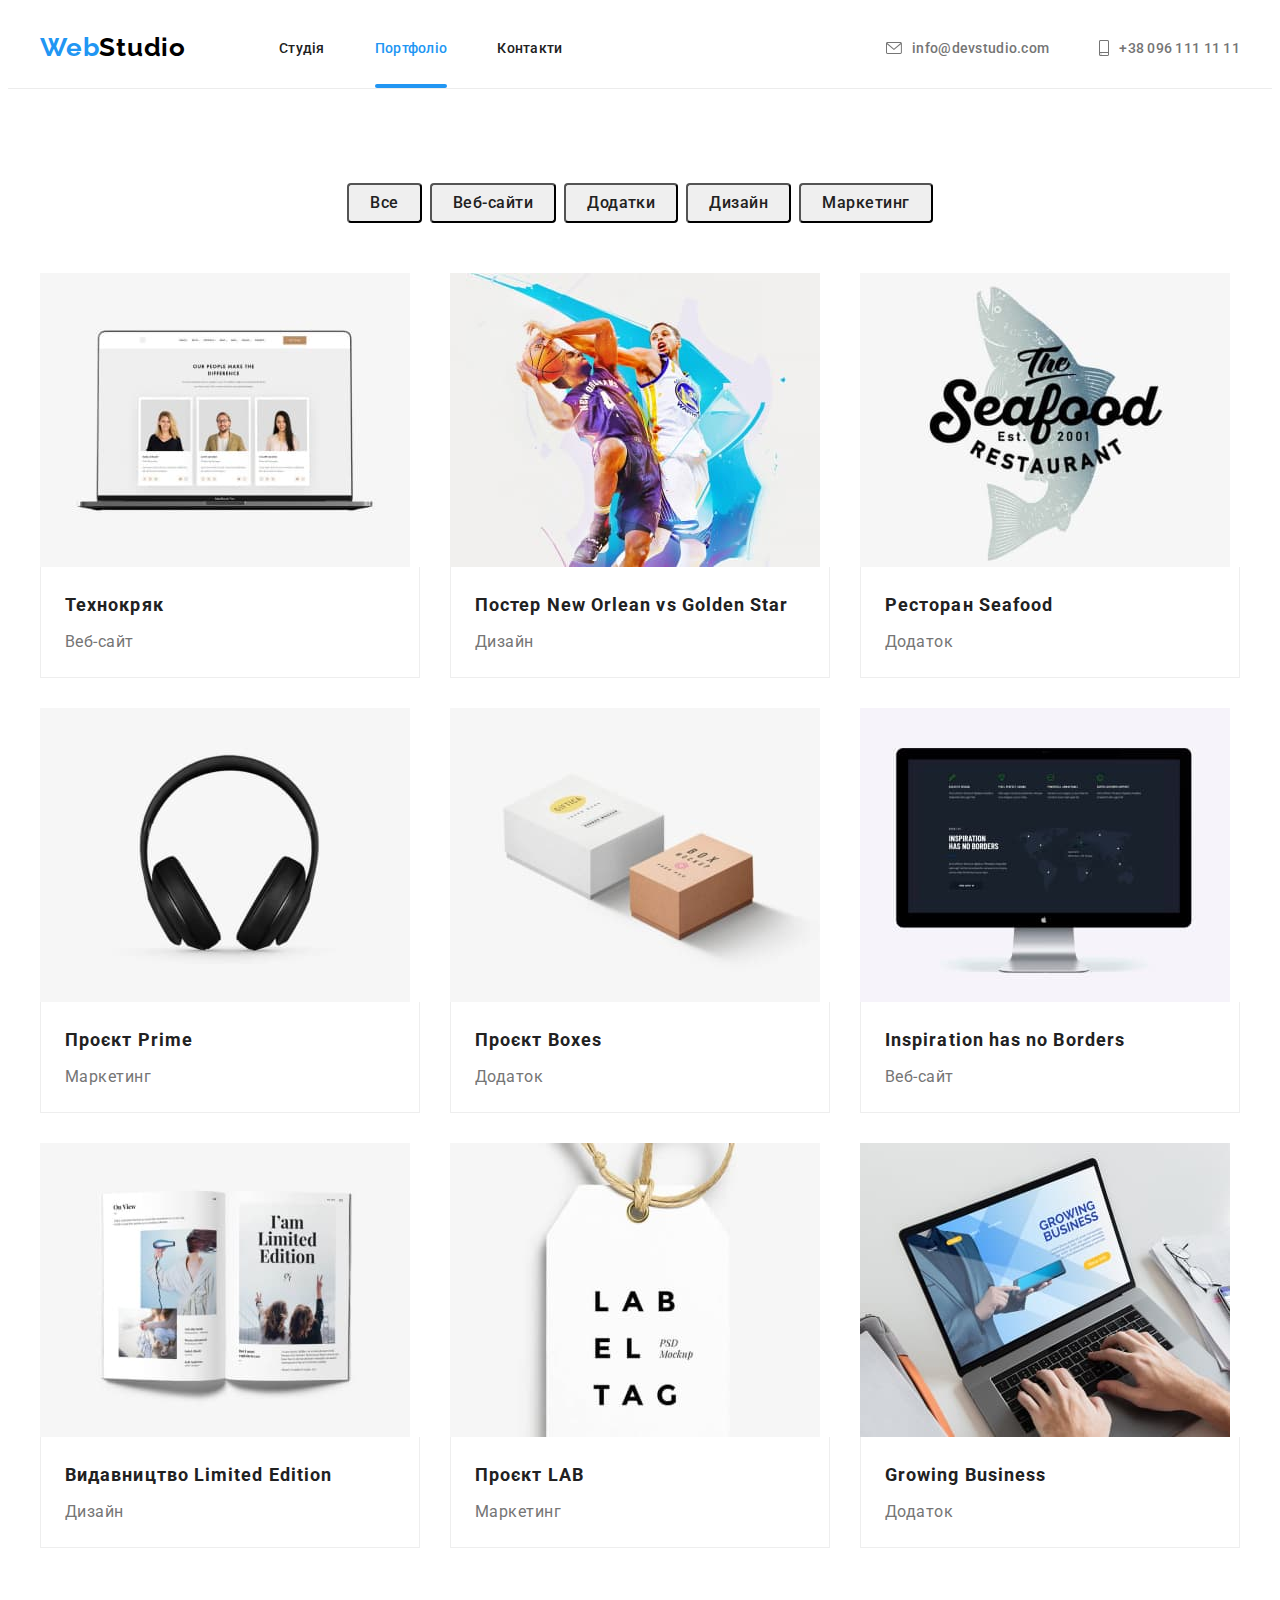
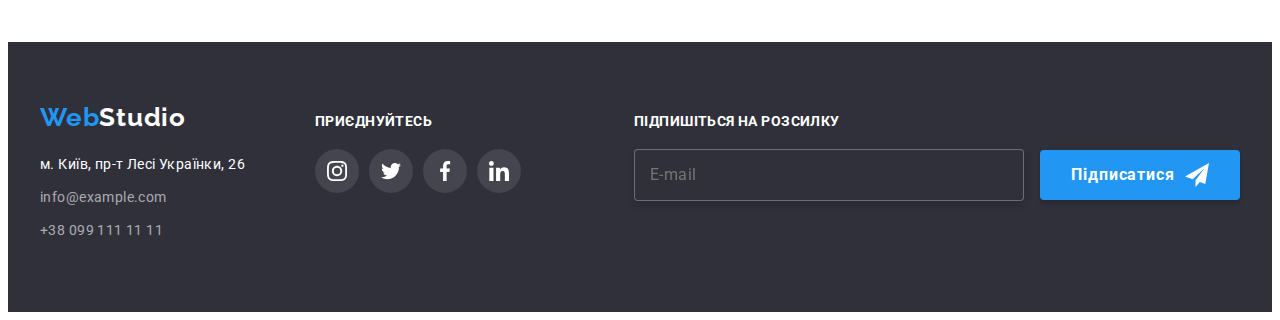
==== portfolio.html @ 45a43721 "Initial commit" ====
<!DOCTYPE html>
<html lang="uk">

<head>
	<meta charset="UTF-8">
	<meta http-equiv="X-UA-Compatible" content="IE=edge">
	<meta name="viewport" content="width=device-width, initial-scale=1.0">
	<title>Portfolio</title>
	<link rel="preconnect" href="https://fonts.googleapis.com">
	<link rel="preconnect" href="https://fonts.gstatic.com" crossorigin>
	<link href="https://fonts.googleapis.com/css2?family=Raleway:wght@700&family=Roboto:wght@400;500;700;900&display=swap"
		rel="stylesheet">
	<link rel="stylesheet" href="https://cdnjs.cloudflare.com/ajax/libs/modern-normalize/1.1.0/modern-normalize.min.css"
		integrity="sha512-wpPYUAdjBVSE4KJnH1VR1HeZfpl1ub8YT/NKx4PuQ5NmX2tKuGu6U/JRp5y+Y8XG2tV+wKQpNHVUX03MfMFn9Q=="
		crossorigin="anonymous" referrerpolicy="no-referrer" />
	<link rel="stylesheet" href="./css/main.css" />
	<link rel="stylesheet" href="./css/styles.css" />
</head>

<body>
	<!--шапка -->
	<header class="header">
		<div class="container header__container">
			<a class="link logo header__logo" href="/" lang="en"><span class="logo__part">Web</span>Studio</a>
			<nav class="nav">
				<ul class="list nav__list">
					<li class="nav__item"><a class="link nav__link" href="./index.html">Студія</a>
					</li>
					<li class="nav__item"><a class="link nav__link nav__link--current" href="./portfolio.html">Портфоліо</a></li>
					<li class="nav__item"><a class="link nav__link" href="">Контакти</a></li>
				</ul>
			</nav>
			<ul class="list header__addres">
				<li class="header__contact">
					<a class="link header__link" href="mailto:info@devstudio.com"><svg class="header__icon" width="16px"
							height="12px">
							<use href="./images/icons.svg#envelope"></use>
						</svg> info@devstudio.com</a>
				</li>
				<li class="header-contact">
					<a class="link header__link" href="tel:+380961111111"><svg class="header__icon" width="10px" height="16px">
							<use href="./images/icons.svg#smartphone"></use>
						</svg>+38 096 111 11 11</a>
				</li>
			</ul>
		</div>
	</header>
	<!-- examleps Примеры работ -->
	<section class="examples">
		<div class="container examples__container">
			<h1 class="visually-hidden">Приклади робіт</h1>
			<ul class="list filter">
				<li class="filter__item"><button class="filter__btn" type="button">Все</button></li>
				<li class="filter__item"><button class="filter__btn" type="button">Веб-сайти</button></li>
				<li class="filter__item"><button class="filter__btn" type="button">Додатки</button></li>
				<li class="filter__item"><button class="filter__btn" type="button">Дизайн</button></li>
				<li class="filter__item"><button class="filter__btn" type="button">Маркетинг</button></li>
			</ul>
			<ul class="list examples__list">
				<li class="examples__item card-set__item">
					<a class="link" href="">
						<div class="examples__wrap">
							<img class="examples__img" src="./images/portfolio/foto.jpg" alt="Портретные фото двух девушек и мужчины"
								width="370" height="294">
							<div class="overlay">
								<p class="overlay__text">Ресурс пропонує комплексні пропозиції з різним рівнем функціоналу та сервісів.
									Все це дозволить відвідувачу отримати
									вичерпні відомості про компанію чи приватну особу.</p>
							</div>
						</div>
						<div class="examples__name">
							<h2 class="examples__title">Технокряк </h2>
							<p class="examples__filter">Веб-сайт</p>
						</div>
					</a>
				</li>
				<li class="examples__item card-set__item">
					<a class="link" href="">
						<div class="examples__wrap">
							<img class="examples__img" src="./images/portfolio/basketball.jpg" alt="2 баскетболиста борятся за мяч"
								width="370" height="294">
							<div class="overlay">
								<p class="overlay__text">Ресурс пропонує комплексні пропозиції з різним рівнем функціоналу та сервісів.
									Все це дозволить відвідувачу отримати
									вичерпні відомості про компанію чи приватну особу.</p>
							</div>
						</div>
						<div class="examples__name">
							<h2 class="examples__title"> Постер <span lang="en">New Orlean vs Golden Star</span> </h2>
							<p class="examples__filter">Дизайн</p>
						</div>

					</a>
				</li>
				<li class="examples__item card-set__item">
					<a class="link" href="">
						<div class="examples__wrap">
							<img class="examples__img" src="./images/portfolio/restaurant.jpg" alt="Эмблема ресторана" width="370"
								height="294">
							<div class="overlay">
								<p class="overlay__text">Ресурс пропонує комплексні пропозиції з різним рівнем функціоналу та сервісів.
									Все це дозволить відвідувачу отримати
									вичерпні відомості про компанію чи приватну особу.</p>
							</div>
						</div>
						<div class="examples__name">
							<h2 class="examples__title">Ресторан <span lang="en">Seafood</span></h2>
							<p class="examples__filter">Додаток</p>
						</div>
					</a>
				</li>
				<li class="examples__item card-set__item">
					<a class="link" href="">
						<div class="examples__wrap">
							<img class="examples__img" src="./images/portfolio/headphones.jpg" alt="Наушники" width="370"
								height="294">
							<div class="overlay">
								<p class="overlay__text">Ресурс пропонує комплексні пропозиції з різним рівнем функціоналу та сервісів.
									Все це дозволить відвідувачу отримати
									вичерпні відомості про компанію чи приватну особу.</p>
							</div>
						</div>
						<div class="examples__name">
							<h2 class="examples__title">Проєкт <span lang="en">Prime</span></h2>
							<p class="examples__filter">Маркетинг</p>
						</div>
					</a>
				</li>
				<li class="examples__item card-set__item">
					<a class="link" href="">
						<div class="examples__wrap">
							<img class="examples__img" src="./images/portfolio/box.jpg" alt="Две коробки белого и коричневого цвета"
								width="370" height="294">
							<div class="overlay">
								<p class="overlay__text">Ресурс пропонує комплексні пропозиції з різним рівнем функціоналу та сервісів.
									Все це дозволить відвідувачу отримати
									вичерпні відомості про компанію чи приватну особу.</p>
							</div>
						</div>
						<div class="examples__name">
							<h2 class="examples__title">Проєкт <span lang="en">Boxes</span> </h2>
							<p class="examples__filter">Додаток</p>
						</div>
					</a>
				</li>
				<li class="examples__item card-set__item">
					<a class="link" href="">
						<div class="examples__wrap">
							<img class="examples__img" src="./images/portfolio/maps.jpg" alt="Карта мира на экране монитора"
								width="370" height="294">
							<div class="overlay">
								<p class="overlay__text">Ресурс пропонує комплексні пропозиції з різним рівнем функціоналу та сервісів.
									Все це дозволить відвідувачу отримати
									вичерпні відомості про компанію чи приватну особу.</p>
							</div>
						</div>
						<div class="examples__name">
							<h2 class="examples__title" lang="en">Inspiration has no Borders</h2>
							<p class="examples__filter">Веб-сайт</p>
						</div>
					</a>
				</li>
				<li class="examples__item card-set__item">
					<a class="link" href="">
						<div class="examples__wrap">
							<img class="examples__img" src="./images/portfolio/book.jpg" alt="Разворот книги" width="370"
								height="294">
							<div class="overlay">
								<p class="overlay__text">Ресурс пропонує комплексні пропозиції з різним рівнем функціоналу та сервісів.
									Все це дозволить відвідувачу отримати
									вичерпні відомості про компанію чи приватну особу.</p>
							</div>
						</div>
						<div class="examples__name">
							<h2 class="examples__title">Видавництво <span lang="en">Limited Edition</span> </h2>
							<p class="examples__filter">Дизайн</p>
						</div>
					</a>
				</li>
				<li class="examples__item card-set__item">
					<a class="link" href="">
						<div class="examples__wrap">
							<img class="examples__img" src="./images/portfolio/lab.jpg" alt="Лейбл на бирке" width="370" height="294">
							<div class="overlay">
								<p class="overlay__text">Ресурс пропонує комплексні пропозиції з різним рівнем функціоналу та сервісів.
									Все це дозволить відвідувачу отримати
									вичерпні відомості про компанію чи приватну особу.</p>
							</div>
						</div>
						<div class="examples__name">
							<h2 class="examples__title"> Проєкт <span lang="en">LAB</span> </h2>
							<p class="examples__filter">Маркетинг</p>
						</div>
					</a>
				</li>
				<li class="examples__item card-set__item">
					<a class="link" href="">
						<div class="examples__wrap">
							<img class="examples__img" src="./images/portfolio/notebook.jpg" alt="Набор текста на ноутбуке"
								width="370" height="294">
							<div class="overlay">
								<p class="overlay__text">Ресурс пропонує комплексні пропозиції з різним рівнем функціоналу та сервісів.
									Все це дозволить відвідувачу отримати
									вичерпні відомості про компанію чи приватну особу.</p>
							</div>
						</div>
						<div class="examples__name">
							<h2 class="examples__title" lang="en"> Growing Business </h2>
							<p class="examples__filter">Додаток</p>
						</div>
					</a>
				</li>
			</ul>
		</div>
	</section>


	<!-- Footer       Подвал-->
	<footer class="footer">
		<div class="container footer__container">
			<div class="footer__contact">
				<a class="link logo footer__logo" lang="en" href="/"><span class="logo__part">Web</span>Studio</a>
				<address class="footer__addres">
					<ul class="addres__list list">
						<li class="addres__addres">м. Київ, пр-т Лесі Українки, 26</li>
						<li class="addres__item">
							<a class="link addres__contact" href="mailto:info@example.com">info@example.com</a>
						</li>
						<li class="addres__item">
							<a class="link addres__contact" href="tel:+380991111111">+38 099 111 11 11</a>
						</li>
					</ul>
				</address>


			</div>
			<div class="footer__social">
				<h4 class="social__title">приєднуйтесь</h4>
				<ul class="list social">
					<li class="social__item">
						<a class="social__link footer__link link" href="instagram.com" target="_blank" rel="noopener noreferrer"
							aria-label="Ссылка на Инстаграм">
							<svg width="20" height="20">
								<use class="social__icon footer__icon" href="./images/icons.svg#instagram"></use>
							</svg>
						</a>
					</li>
					<li class="social__item">
						<a class="social__link footer__link link" href="twitter.com" target="_blank" rel="noopener noreferrer"
							aria-label="Ссылка на Твиттер">
							<svg class="social__icon footer__icon" width="20" height="20">
								<use href="./images/icons.svg#twitter"></use>
							</svg>
						</a>
					</li>
					<li class="social__item">
						<a class="social__link footer__link link" href="facebook.com" target="_blank" rel="noopener noreferrer"
							aria-label="Ссылка на Фейсбук">
							<svg class="social__icon footer__icon" width="20" height="20">
								<use href="./images/icons.svg#facebook"></use>
							</svg>
						</a>
					</li>
					<li class="social__item">
						<a class="social__link footer__link link" href="linkedin.com" target="_blank" rel="noopener noreferrer"
							aria-label="Ссылка на Линкедин">
							<svg width="20" height="20">
								<use class="social__icon footer__icon" href="./images/icons.svg#linkedin"></use>
							</svg>
						</a>
					</li>
				</ul>
			</div>
			<div class="footer__subscription">
				<h4 class="subscription__title">Підпишіться на розсилку</h4>
				<form class="subscription__form">
					<label class="subscription__group">
						<input class="subscription__input" name="email" type="email" placeholder="E-mail">
					</label>
					<button class="btn subscription__btn" type="submit">Підписатися
						<svg class="subscription__icon" width="24" height="24">
							<use href="./images/icons.svg#icon-send"></use>
						</svg>
					</button>
				</form>
			</div>

		</div>

	</footer>
</body>

</html>
---- css/main.css ----
:root {
  /* fonts */
  --main-font: "Roboto", sans-serif;
  --logo-font: "Raleway", sans-serif;
  /* text color */
  --main-txt-cl: #212121;
  --secondary-txt-cl: #757575;
  --accent-color: #2196f3;
  /*  bg color*/
  --bg-dark-cl: #2f303a;
  --bg-light-cl: ##ffffff;
  /* others */
  --indent: 30px;
  --items: 4;
}

.visually-hidden {
  position: absolute;
  width: 1px;
  height: 1px;
  margin: -1px;
  border: 0;
  padding: 0;
  white-space: nowrap;
  -webkit-clip-path: inset(100%);
          clip-path: inset(100%);
  clip: rect(0 0 0 0);
  overflow: hidden;
}

body {
  font-family: var(--main-font);
  color: var(--main-txt-cl);
}

.no-scroll {
  overflow: hidden;
}

h1,
h2,
h3,
h4,
h5,
h6,
p {
  margin: 0;
}

.link {
  text-decoration: none;
  color: currentColor;
}

.list {
  list-style: none;
  padding: 0;
  margin: 0;
}

img {
  display: block;
}

.btn {
  min-width: 200px;
  min-height: 50px;
  padding: 10px auto;
  font-family: inherit;
  font-weight: 700;
  font-size: 16px;
  line-height: 1.88;
  letter-spacing: 0.06em;
  color: #ffffff;
  background-color: #2196f3;
  -webkit-box-shadow: 0px 4px 4px rgba(0, 0, 0, 0.15);
          box-shadow: 0px 4px 4px rgba(0, 0, 0, 0.15);
  border-radius: 4px;
  border: none;
  cursor: pointer;
}

.btn__hero {
  -webkit-transition: background-color 250ms cubic-bezier(0.4, 0, 0.2, 1);
  transition: background-color 250ms cubic-bezier(0.4, 0, 0.2, 1);
}
.btn__hero:hover, .btn__hero:focus {
  background-color: #188ce8;
}

.card-set {
  display: -webkit-box;
  display: -ms-flexbox;
  display: flex;
  -ms-flex-wrap: wrap;
      flex-wrap: wrap;
  gap: var(--indent);
  width: 100%;
}

.card-set__item {
  -ms-flex-preferred-size: calc((100% - var(--indent) * (var(--items) - 1)) / var(--items));
      flex-basis: calc((100% - var(--indent) * (var(--items) - 1)) / var(--items));
}

.container {
  width: 1200px;
  padding-right: 15px;
  padding-left: 15px;
  margin-right: auto;
  margin-left: auto;
}

.logo {
  font-family: var(--logo-font);
  font-weight: 700;
  font-size: 26px;
  line-height: 1.1923076923;
  letter-spacing: 0.03em;
}

.header__logo {
  padding-top: 24px;
  padding-bottom: 25px;
  margin-right: 93px;
  color: #000000;
}

.logo__part {
  color: #2196f3;
}

.footer__logo {
  display: block;
  margin-bottom: 20px;
  color: #ffffff;
}

.social {
  display: -webkit-box;
  display: -ms-flexbox;
  display: flex;
  -webkit-box-align: center;
      -ms-flex-align: center;
          align-items: center;
  -webkit-box-pack: center;
      -ms-flex-pack: center;
          justify-content: center;
  gap: 10px;
}

.social__link {
  display: -webkit-box;
  display: -ms-flexbox;
  display: flex;
  -webkit-box-align: center;
      -ms-flex-align: center;
          align-items: center;
  -webkit-box-pack: center;
      -ms-flex-pack: center;
          justify-content: center;
  width: 44px;
  height: 44px;
  border-radius: 50%;
  color: #afb1b8;
  background-color: #fff;
  -webkit-transition: background-color 250ms cubic-bezier(0.4, 0, 0.2, 1), color 250ms cubic-bezier(0.4, 0, 0.2, 1);
  transition: background-color 250ms cubic-bezier(0.4, 0, 0.2, 1), color 250ms cubic-bezier(0.4, 0, 0.2, 1);
}
.social__link:hover, .social__link:focus {
  color: #ffffff;
  background-color: var(--accent-color);
}

.social__icon {
  fill: currentColor;
}

.header {
  border-bottom: 1px solid #ececec;
}

.header__container {
  display: -webkit-box;
  display: -ms-flexbox;
  display: flex;
  -webkit-box-align: center;
      -ms-flex-align: center;
          align-items: center;
}

.header__link {
  display: block;
  padding-top: 32px;
  padding-bottom: 32px;
  -webkit-transition: color 250ms cubic-bezier(0.4, 0, 0.2, 1);
  transition: color 250ms cubic-bezier(0.4, 0, 0.2, 1);
}
.header__link:hover, .header__link:focus {
  color: var(--accent-color);
}

.header__addres {
  display: -webkit-box;
  display: -ms-flexbox;
  display: flex;
  gap: 50px;
}

.header__link {
  display: -webkit-box;
  display: -ms-flexbox;
  display: flex;
  -webkit-box-align: center;
      -ms-flex-align: center;
          align-items: center;
  font-weight: 500;
  font-size: 14px;
  line-height: 1.1428571429;
  letter-spacing: 0.02em;
  color: var(--secondary-txt-cl);
}

.header__icon {
  fill: currentColor;
  margin-right: 10px;
}

.nav {
  display: -webkit-box;
  display: -ms-flexbox;
  display: flex;
  margin-right: auto;
}

.nav__list {
  display: -webkit-box;
  display: -ms-flexbox;
  display: flex;
  gap: 50px;
  font-weight: 500;
  font-size: 14px;
  line-height: 1.1428571429;
  letter-spacing: 0.02em;
  color: var(--main-txt-cl);
}

.nav__link {
  display: block;
  padding-top: 32px;
  padding-bottom: 32px;
  -webkit-transition: color 250ms cubic-bezier(0.4, 0, 0.2, 1);
  transition: color 250ms cubic-bezier(0.4, 0, 0.2, 1);
}
.nav__link:hover, .nav__link:focus {
  color: var(--accent-color);
}

.nav__link--current {
  color: var(--accent-color);
  position: relative;
}
.nav__link--current::after {
  content: "";
  position: absolute;
  bottom: 0;
  left: 0;
  display: block;
  width: 100%;
  height: 4px;
  background: var(--accent-color);
  border-radius: 2px;
}

.hero {
  padding-top: 200px;
  padding-bottom: 200px;
  text-align: center;
}

.hero__bg {
  max-width: 1600px;
  max-height: 600px;
  background-color: #c4c4c4;
  background-image: -webkit-gradient(linear, left top, right top, from(rgba(47, 48, 58, 0.4)), to(rgba(47, 48, 58, 0.4))), url(../images/hero/bg-hero.jpg);
  background-image: linear-gradient(to right, rgba(47, 48, 58, 0.4), rgba(47, 48, 58, 0.4)), url(../images/hero/bg-hero.jpg);
  margin-left: auto;
  margin-right: auto;
  background-repeat: no-repeat;
  background-position: center;
  background-size: cover;
}

.hero__container {
  width: 696px;
}

.hero__title {
  margin-bottom: 30px;
  font-weight: 900;
  font-size: 44px;
  line-height: 1.36;
  text-align: center;
  letter-spacing: 0.06em;
  text-transform: uppercase;
  color: #ffffff;
}

.title {
  font-weight: 700;
  font-size: 36px;
  line-height: 1.1666666667;
  text-align: center;
  letter-spacing: 0.03em;
  color: var(--main-txt-cl);
}

.about {
  padding-top: 94px;
}

.about,
.work {
  background-color: var(--bg-light-cl);
}

.about__list {
  display: -webkit-box;
  display: -ms-flexbox;
  display: flex;
  gap: var(--indent);
  -ms-flex-preferred-size: calc((100% - 90px) / 4);
      flex-basis: calc((100% - 90px) / 4);
  -ms-flex-wrap: wrap;
      flex-wrap: wrap;
}

.about__item {
  max-width: 270px;
}

.about__icon {
  display: -webkit-box;
  display: -ms-flexbox;
  display: flex;
  -webkit-box-pack: center;
      -ms-flex-pack: center;
          justify-content: center;
  -webkit-box-align: center;
      -ms-flex-align: center;
          align-items: center;
  width: 270px;
  height: 120px;
  background-color: #f5f4fa;
  border-radius: 4px;
  margin-bottom: 30px;
}

.about__title,
.about__text {
  font-size: 14px;
  letter-spacing: 0.03em;
}

.about__title {
  margin-bottom: 10px;
  font-weight: 700;
  line-height: 1.1428571429;
  text-transform: uppercase;
  color: var(--main-txt-cl);
}

.about__text {
  line-height: 1.7142857143;
  color: var(--secondary-txt-cl);
}

.work {
  padding-top: 94px;
  padding-bottom: 94px;
}

.work__title {
  margin-bottom: 50px;
}

.work__list {
  display: -webkit-box;
  display: -ms-flexbox;
  display: flex;
  gap: var(--indent);
  -ms-flex-wrap: wrap;
      flex-wrap: wrap;
  --items: 3;
  width: 100%;
}

.work__item {
  position: relative;
}

.add {
  position: absolute;
  display: -webkit-box;
  display: -ms-flexbox;
  display: flex;
  -webkit-box-align: center;
      -ms-flex-align: center;
          align-items: center;
  -webkit-box-pack: center;
      -ms-flex-pack: center;
          justify-content: center;
  left: 0;
  bottom: 0;
  width: 100%;
  height: 70px;
  background-color: rgba(47, 48, 58, 0.8);
}

.add__text {
  font-weight: 700;
  font-size: 14px;
  line-height: 1.1428571429;
  text-align: center;
  letter-spacing: 0.03em;
  text-transform: uppercase;
  color: #ffffff;
}

.team {
  padding-top: 94px;
  padding-bottom: 94px;
  background-color: #f5f4fa;
}

.team__title {
  margin-bottom: 50px;
}

.team__list {
  display: -webkit-box;
  display: -ms-flexbox;
  display: flex;
  gap: var(--indent);
}

.team__item {
  -webkit-box-shadow: 0px 1px 3px rgba(0, 0, 0, 0.12), 0px 1px 1px rgba(0, 0, 0, 0.14), 0px 2px 1px rgba(0, 0, 0, 0.2);
          box-shadow: 0px 1px 3px rgba(0, 0, 0, 0.12), 0px 1px 1px rgba(0, 0, 0, 0.14), 0px 2px 1px rgba(0, 0, 0, 0.2);
  border-radius: 0px 0px 4px 4px;
}

.team__wraper {
  padding-top: 30px;
  padding-bottom: 30px;
  padding-right: 5px;
  padding-left: 5px;
  background-color: #fff;
}

.team__name,
.team__profession {
  font-size: 16px;
  line-height: 1.1875;
  text-align: center;
  letter-spacing: 0.03em;
  margin-bottom: 16px;
}

.team__name {
  margin-bottom: 10px;
  font-weight: 500;
  color: var(--main-txt-cl);
}

.team__profession {
  letter-spacing: 0.03em;
  color: var(--secondary-txt-cl);
}

.clients {
  padding-top: 94px;
  padding-bottom: 94px;
}

.clients__title {
  margin-bottom: 50px;
}

.clients__list {
  display: -webkit-box;
  display: -ms-flexbox;
  display: flex;
  gap: 30px;
}

.clients__link {
  display: -webkit-box;
  display: -ms-flexbox;
  display: flex;
  -webkit-box-align: center;
      -ms-flex-align: center;
          align-items: center;
  -webkit-box-pack: center;
      -ms-flex-pack: center;
          justify-content: center;
  width: 170px;
  height: 92px;
  border: 1px solid #afb1b8;
  border-radius: 4px;
  color: #afb1b8;
  cursor: pointer;
  -webkit-transition: color 250ms cubic-bezier(0.4, 0, 0.2, 1), border 250ms cubic-bezier(0.4, 0, 0.2, 1);
  transition: color 250ms cubic-bezier(0.4, 0, 0.2, 1), border 250ms cubic-bezier(0.4, 0, 0.2, 1);
}
.clients__link:hover, .clients__link:focus {
  color: #2196f3;
  border: 1px solid #2196f3;
}

.clients__icon {
  fill: currentColor;
}

.footer {
  padding-top: 60px;
  padding-bottom: 60px;
  background-color: var(--bg-dark-cl);
}

.footer__container {
  display: -webkit-box;
  display: -ms-flexbox;
  display: flex;
  -webkit-box-align: baseline;
      -ms-flex-align: baseline;
          align-items: baseline;
}

.footer__contact {
  margin-right: 70px;
}

.footer__addres {
  font-style: normal;
  font-size: 14px;
  line-height: 1.71;
  letter-spacing: 0.03em;
  color: #fff;
}

.addres__addres,
.addres__item {
  margin-bottom: 9px;
}

.addres__contact {
  color: rgba(255, 255, 255, 0.6);
}

.social__title {
  margin-bottom: 20px;
  font-family: var(--main-font);
  font-style: normal;
  font-weight: 700;
  font-size: 14px;
  line-height: 1.1428571429;
  letter-spacing: 0.03em;
  text-transform: uppercase;
  color: #ffffff;
}

.footer__link {
  background-color: rgba(255, 255, 255, 0.1);
}

.footer__icon {
  fill: #ffffff;
}

.footer__subscription {
  margin-left: auto;
}

.subscription__title {
  margin-bottom: 20px;
  font-family: var(--main-font);
  font-weight: 700;
  font-size: 14px;
  line-height: calc 1.1428571429;
  letter-spacing: 0.03em;
  text-transform: uppercase;
  color: #ffffff;
}

.subscription__input {
  margin-right: 12px;
  width: 358px;
  padding: 15px;
  font-family: var(--main-font);
  font-weight: 400;
  font-size: 16px;
  line-height: 1.25;
  letter-spacing: 0.03em;
  color: rgba(255, 255, 255, 0.6);
  background: #2f303a;
  border: 1px solid rgba(255, 255, 255, 0.3);
  -webkit-filter: drop-shadow(0px 4px 4px rgba(0, 0, 0, 0.15));
          filter: drop-shadow(0px 4px 4px rgba(0, 0, 0, 0.15));
  border-radius: 4px;
}

.subscription__btn {
  display: -webkit-inline-box;
  display: -ms-inline-flexbox;
  display: inline-flex;
  -webkit-box-align: center;
      -ms-flex-align: center;
          align-items: center;
  -webkit-box-pack: center;
      -ms-flex-pack: center;
          justify-content: center;
  gap: 10px;
}

.subscription__icon {
  fill: #ffffff;
}

.backgrop {
  position: fixed;
  top: 0;
  left: 0;
  z-index: 1000;
  width: 100%;
  height: 100%;
  background: rgba(0, 0, 0, 0.2);
  opacity: 1;
  visibility: visible;
  -webkit-transition: opacity 250ms ease-out, visibility 250ms ease-out;
  transition: opacity 250ms ease-out, visibility 250ms ease-out;
}

.backgrop.is-hidden {
  opacity: 0;
  visibility: hidden;
  pointer-events: none;
}
.backgrop.is-hidden .modal {
  -webkit-transform: translate(-50%, -50%) scale(0.6) rotate(0.5turn);
          transform: translate(-50%, -50%) scale(0.6) rotate(0.5turn);
}

.modal {
  position: absolute;
  width: 528px;
  min-height: 581px;
  top: 50%;
  left: 50%;
  -webkit-transform: translate(-50%, -50%) scale(1) rotate(0);
          transform: translate(-50%, -50%) scale(1) rotate(0);
  opacity: 1;
  -webkit-transition: opacity 250ms ease-out, -webkit-transform 250ms ease-out;
  transition: opacity 250ms ease-out, -webkit-transform 250ms ease-out;
  transition: transform 250ms ease-out, opacity 250ms ease-out;
  transition: transform 250ms ease-out, opacity 250ms ease-out, -webkit-transform 250ms ease-out;
  padding: 40px;
  background: #ffffff;
  -webkit-box-shadow: 0px 1px 3px rgba(0, 0, 0, 0.12), 0px 1px 1px rgba(0, 0, 0, 0.14), 0px 2px 1px rgba(0, 0, 0, 0.2);
          box-shadow: 0px 1px 3px rgba(0, 0, 0, 0.12), 0px 1px 1px rgba(0, 0, 0, 0.14), 0px 2px 1px rgba(0, 0, 0, 0.2);
  border-radius: 4px;
}

.close__btn {
  position: absolute;
  top: 8px;
  right: 8px;
  display: -webkit-box;
  display: -ms-flexbox;
  display: flex;
  -webkit-box-align: center;
      -ms-flex-align: center;
          align-items: center;
  -webkit-box-pack: center;
      -ms-flex-pack: center;
          justify-content: center;
  width: 30px;
  height: 30px;
  padding: 0;
  background: #ffffff;
  border: 1px solid rgba(0, 0, 0, 0.1);
  border-radius: 50%;
  background-color: transparent;
  cursor: pointer;
}

.close__icon {
  -webkit-transition: fill 250ms cubic-bezier(0.4, 0, 0.2, 1);
  transition: fill 250ms cubic-bezier(0.4, 0, 0.2, 1);
}
.close__icon:hover {
  fill: #2196f3;
}

.register-form__title {
  display: block;
  margin-bottom: 12px;
  font-family: var(--main-font);
  font-weight: 700;
  font-size: 20px;
  line-height: 1.15;
  text-align: center;
  letter-spacing: 0.03em;
  color: #212121;
}

.register-form__group {
  margin-bottom: 20px;
}

.register-form__wrap {
  display: block;
  margin-bottom: false;
  position: relative;
}

.register-form__text {
  display: block;
  margin-bottom: 4px;
  font-family: var(--main-font);
  font-size: 12px;
  line-height: 1.1666666667;
  letter-spacing: 0.01em;
  color: #757575;
}

.register-form__input {
  width: 100%;
  padding: 11px;
  padding-left: 40px;
  margin-bottom: 10px;
  -webkit-transition: border-color 250ms cubic-bezier(0.4, 0, 0.2, 1);
  transition: border-color 250ms cubic-bezier(0.4, 0, 0.2, 1);
  border: 1px solid rgba(33, 33, 33, 0.2);
  border-radius: 4px;
  outline: none;
}
.register-form__input:focus-within {
  border-color: #2196f3;
}

.register-form__icon {
  position: absolute;
  bottom: 22px;
  left: 12px;
  width: 18px;
  height: 18px;
}
.register-form__input:focus-within + .register-form__icon {
  fill: #2196f3;
}

.register-form__message {
  padding: 12px 16px;
  width: 100%;
  height: 120px;
  /* margin-bottom: 20px; */
  resize: none;
  border: 1px solid rgba(33, 33, 33, 0.2);
  border-radius: 4px;
  outline: transparent;
  -webkit-transition: border-color 250ms cubic-bezier(0.4, 0, 0.2, 1);
  transition: border-color 250ms cubic-bezier(0.4, 0, 0.2, 1);
}
.register-form__message::-webkit-input-placeholder {
  font-family: var(--main-font);
  font-size: 12px;
  line-height: 1.1666666667;
  letter-spacing: 0.01em;
  color: rgba(117, 117, 117, 0.5);
}
.register-form__message::-moz-placeholder {
  font-family: var(--main-font);
  font-size: 12px;
  line-height: 1.1666666667;
  letter-spacing: 0.01em;
  color: rgba(117, 117, 117, 0.5);
}
.register-form__message:-ms-input-placeholder {
  font-family: var(--main-font);
  font-size: 12px;
  line-height: 1.1666666667;
  letter-spacing: 0.01em;
  color: rgba(117, 117, 117, 0.5);
}
.register-form__message::-ms-input-placeholder {
  font-family: var(--main-font);
  font-size: 12px;
  line-height: 1.1666666667;
  letter-spacing: 0.01em;
  color: rgba(117, 117, 117, 0.5);
}
.register-form__message::placeholder {
  font-family: var(--main-font);
  font-size: 12px;
  line-height: 1.1666666667;
  letter-spacing: 0.01em;
  color: rgba(117, 117, 117, 0.5);
}
.register-form__message:focus {
  border-color: #2196f3;
}

.checkbox {
  display: -webkit-box;
  display: -ms-flexbox;
  display: flex;
  -webkit-box-pack: center;
      -ms-flex-pack: center;
          justify-content: center;
  -webkit-box-align: center;
      -ms-flex-align: center;
          align-items: center;
  margin-bottom: 30px;
  gap: 7px;
}

.checked__icon--check {
  opacity: 0;
  -webkit-transition: opacity 250ms cubic-bezier(0.4, 0, 0.2, 1);
  transition: opacity 250ms cubic-bezier(0.4, 0, 0.2, 1);
}
.checkbox__input:checked + .checked__icon .checked__icon--check {
  opacity: 1;
}

.checked__icon--uncheck {
  opacity: 1;
  -webkit-transition: opacity 250ms cubic-bezier(0.4, 0, 0.2, 1);
  transition: opacity 250ms cubic-bezier(0.4, 0, 0.2, 1);
}
.checkbox__input:checked + .checked__icon .checked__icon--uncheck {
  opacity: 0;
}

.checkbox__text {
  font-family: var(--main-font);
  font-size: 14px;
  line-height: 1.7142857143;
  letter-spacing: 0.03em;
  color: #757575;
}

.checkbox__link {
  color: #2196f3;
}

.register-form__btn {
  display: block;
  -webkit-box-align: center;
      -ms-flex-align: center;
          align-items: center;
  text-align: center;
  margin-right: auto;
  margin-left: auto;
  -webkit-transition: background 250ms cubic-bezier(0.4, 0, 0.2, 1);
  transition: background 250ms cubic-bezier(0.4, 0, 0.2, 1);
}
.register-form__btn:hover, .register-form__btn:focus {
  background: #188ce8;
}

.filter {
  display: -webkit-box;
  display: -ms-flexbox;
  display: flex;
  -webkit-box-pack: center;
      -ms-flex-pack: center;
          justify-content: center;
  margin-bottom: 50px;
}
.filter__item:not(:last-child) {
  margin-right: 8px;
}

.filter__btn {
  padding: 5px 21px;
  font-family: inherit;
  font-weight: 500;
  font-size: 16px;
  line-height: 1.62;
  letter-spacing: 0.03em;
  color: var(--main-txt-cl);
  border-radius: 4px;
  cursor: pointer;
  -webkit-transition: color 250ms cubic-bezier(0.4, 0, 0.2, 1), background-color 250ms cubic-bezier(0.4, 0, 0.2, 1), -webkit-box-shadow 250ms cubic-bezier(0.4, 0, 0.2, 1);
  transition: color 250ms cubic-bezier(0.4, 0, 0.2, 1), background-color 250ms cubic-bezier(0.4, 0, 0.2, 1), -webkit-box-shadow 250ms cubic-bezier(0.4, 0, 0.2, 1);
  transition: color 250ms cubic-bezier(0.4, 0, 0.2, 1), background-color 250ms cubic-bezier(0.4, 0, 0.2, 1), box-shadow 250ms cubic-bezier(0.4, 0, 0.2, 1);
  transition: color 250ms cubic-bezier(0.4, 0, 0.2, 1), background-color 250ms cubic-bezier(0.4, 0, 0.2, 1), box-shadow 250ms cubic-bezier(0.4, 0, 0.2, 1), -webkit-box-shadow 250ms cubic-bezier(0.4, 0, 0.2, 1);
}
.filter__btn:focus, .filter__btn:hover {
  color: #ffffff;
  background-color: var(--accent-color);
  -webkit-box-shadow: 0px 3px 1px rgba(0, 0, 0, 0.1), 0px 1px 2px rgba(0, 0, 0, 0.08), 0px 2px 2px rgba(0, 0, 0, 0.12);
          box-shadow: 0px 3px 1px rgba(0, 0, 0, 0.1), 0px 1px 2px rgba(0, 0, 0, 0.08), 0px 2px 2px rgba(0, 0, 0, 0.12);
}

.examples {
  padding-top: 94px;
  padding-bottom: 94px;
}

.examples__list {
  display: -webkit-box;
  display: -ms-flexbox;
  display: flex;
  -ms-flex-wrap: wrap;
      flex-wrap: wrap;
  gap: var(--indent);
  --items: 3;
}

.examples__item {
  -webkit-transition: border 250ms cubic-bezier(0.4, 0, 0.2, 1), -webkit-box-shadow 250ms cubic-bezier(0.4, 0, 0.2, 1);
  transition: border 250ms cubic-bezier(0.4, 0, 0.2, 1), -webkit-box-shadow 250ms cubic-bezier(0.4, 0, 0.2, 1);
  transition: border 250ms cubic-bezier(0.4, 0, 0.2, 1), box-shadow 250ms cubic-bezier(0.4, 0, 0.2, 1);
  transition: border 250ms cubic-bezier(0.4, 0, 0.2, 1), box-shadow 250ms cubic-bezier(0.4, 0, 0.2, 1), -webkit-box-shadow 250ms cubic-bezier(0.4, 0, 0.2, 1);
}
.examples__item:hover, .examples__item:focus {
  border: -1px solid #eeeeee;
  -webkit-box-shadow: 0px 1px 1px rgba(0, 0, 0, 0.12), 0px 4px 4px rgba(0, 0, 0, 0.06), 1px 4px 6px rgba(0, 0, 0, 0.16);
          box-shadow: 0px 1px 1px rgba(0, 0, 0, 0.12), 0px 4px 4px rgba(0, 0, 0, 0.06), 1px 4px 6px rgba(0, 0, 0, 0.16);
}

.examples__wrap {
  position: relative;
  overflow: hidden;
}

.overlay {
  position: absolute;
  top: 0;
  left: 0;
  -webkit-transform: translateY(100%);
          transform: translateY(100%);
  -webkit-transition: -webkit-transform 250ms cubic-bezier(0.4, 0, 0.2, 1);
  transition: -webkit-transform 250ms cubic-bezier(0.4, 0, 0.2, 1);
  transition: transform 250ms cubic-bezier(0.4, 0, 0.2, 1);
  transition: transform 250ms cubic-bezier(0.4, 0, 0.2, 1), -webkit-transform 250ms cubic-bezier(0.4, 0, 0.2, 1);
  display: -webkit-box;
  display: -ms-flexbox;
  display: flex;
  -webkit-box-align: center;
      -ms-flex-align: center;
          align-items: center;
  -webkit-box-pack: center;
      -ms-flex-pack: center;
          justify-content: center;
  width: 100%;
  height: 100%;
  background: rgba(33, 150, 243, 0.9);
}
.examples__wrap:hover .overlay {
  -webkit-transform: translateY(0);
          transform: translateY(0);
}

.overlay__text {
  font-weight: 400;
  font-size: 18px;
  line-height: 1.5555555556;
  letter-spacing: 0.03em;
  color: #ffffff;
  padding-left: 24px;
  padding-right: 24px;
}

.examples__name {
  border: 1px solid #eeeeee;
  border-top: none;
  padding-top: 20px;
  padding-bottom: 20px;
  padding-right: 24px;
  padding-left: 24px;
}

.examples__title {
  margin-bottom: 4px;
  font-weight: 700;
  font-size: 18px;
  line-height: 2;
  letter-spacing: 0.06em;
  color: var(--main-txt-cl);
}

.examples__filter {
  line-height: 1.88;
  letter-spacing: 0.03em;
  color: var(--secondary-txt-cl);
}/*# sourceMappingURL=main.css.map */
---- css/styles.css ----
/* :root {
  --main-font: 'Roboto', sans-serif;
  --logo-font: 'Raleway', sans-serif;

  --main-txt-cl: #212121;
  --secondary-txt-cl: #757575;
  --accent-color: #2196f3;

  --bg-dark-cl: #2f303a;
  --bg-light-cl: ##ffffff;

  --indent: 30px;
  --items: 4;
} */

/* Base styles */

/* reset styles */
/* h1,
h2,
h3,
h4,
h5,
h6,
p {
  margin: 0;
}

.link {
  text-decoration: none;
  color: currentColor;
}

.list {
  list-style: none;
  padding: 0;
  margin: 0;
} */

/**
  |============================
  | Card set
  |============================
*/
/* .card-set {
  display: flex;
  flex-wrap: wrap;
  gap: var(--indent);
  width: 100%;
}

.card-set__item {
  flex-basis: calc((100% - var(--indent) * (var(--items) - 1)) / var(--items));
} */

/* img {
  display: block;
} */

/* .container {
  width: 1200px;
  padding-right: 15px;
  padding-left: 15px;
  margin-right: auto;
  margin-left: auto;
} */

/* 
body {
  font-family: var(--main-font);
  color: var(--main-txt-cl);
}
.no-scroll {
  overflow: hidden;
} */

/* Header styles */
/* 
.header {
  border-bottom: 1px solid #ececec;
}

.header__container {
  display: flex;
  align-items: center;
} */

/* .logo {
  font-family: var(--logo-font);
  font-weight: 700;
  font-size: 26px;
  line-height: calc(31 / 26);
  letter-spacing: 0.03em;
}
.header__logo {
  padding-top: 24px;
  padding-bottom: 25px;
  margin-right: 93px;

  color: #000000;
}

.logo__part {
  color: #2196f3;
} */
/* .nav {
  display: flex;
  margin-right: auto;
}

.nav__list {
  display: flex;
  gap: 50px;

  font-weight: 500;
  font-size: 14px;
  line-height: calc(16 / 14);
  letter-spacing: 0.02em;

  color: var(--main-txt-cl);
} */
/* .nav__item {
padding-top: 32px;
padding-bottom: 32px;} */

/* .nav__link,
.header__link {
  display: block;
  padding-top: 32px;
  padding-bottom: 32px;
  transition: color 250ms cubic-bezier(0.4, 0, 0.2, 1);
}

.nav__link:hover,
.nav__link:focus,
.header__link:hover,
.header__link:focus {
  color: var(--accent-color);
}
.nav__link--current {
  color: var(--accent-color);
  position: relative;
}
.nav__link--current::after {
  content: '';
  position: absolute;
  bottom: 0;
  left: 0;

  display: block;
  width: 100%;
  height: 4px;
  background: var(--accent-color);
  border-radius: 2px;
} */

/* .header__addres {
  display: flex;
  gap: 50px;
}

.header__link {
  display: flex;
  align-items: center;

  font-weight: 500;
  font-size: 14px;
  line-height: calc(16 / 14);
  letter-spacing: 0.02em;
  color: var(--secondary-txt-cl);
}
.header__icon {
  fill: currentColor;
  margin-right: 10px;
} */
/*Секція Герой Hero  */

/* .hero {
  padding-top: 200px;
  padding-bottom: 200px;
  text-align: center;
}

.hero__bg {
  max-width: 1600px;
  max-height: 600px;

  background-color: #c4c4c4;
  background-image: linear-gradient(to right, rgba(47, 48, 58, 0.4), rgba(47, 48, 58, 0.4)),
    url(../images/hero/bg-hero.jpg);

  margin-left: auto;
  margin-right: auto;
  background-repeat: no-repeat;
  background-position: center;
  background-size: cover;
}

.hero__container {
  width: 696px;
}

.hero__title {
  margin-bottom: 30px;

  font-weight: 900;
  font-size: 44px;
  line-height: 1.36;
  text-align: center;
  letter-spacing: 0.06em;
  text-transform: uppercase;
  color: #ffffff;
} */

/* Кнопки */
/* .btn {
  min-width: 200px;
  min-height: 50px;
  padding: 10px auto;

  font-family: inherit;
  font-weight: 700;
  font-size: 16px;
  line-height: 1.88;
  letter-spacing: 0.06em;
  color: #ffffff;
  background-color: #2196f3;
  box-shadow: 0px 4px 4px rgba(0, 0, 0, 0.15);
  border-radius: 4px;

  border: none;
  cursor: pointer;
} */

/* .btn__hero {
  transition: background-color 250ms cubic-bezier(0.4, 0, 0.2, 1);
}

.btn__hero:hover,
.btn__hero:focus {
  background-color: #188ce8;
} */

/* Section about Особенности */

/* .about {
  padding-top: 94px;
}

.about,
.work {
  background-color: var(--bg-light-cl);
} */
/* .visually-hidden {
  position: absolute;
  width: 1px;
  height: 1px;
  margin: -1px;
  border: 0;
  padding: 0;
  white-space: nowrap;
  clip-path: inset(100%);
  clip: rect(0 0 0 0);
  overflow: hidden;
} */
/* 
.about__list {
  display: flex;
  gap: var(--indent);
  flex-basis: calc((100% - 3 * 30px) / 4);

  flex-wrap: wrap;
}

.about__item {
  max-width: 270px;
}

.about__icon {
  display: flex;
  justify-content: center;
  align-items: center;
  width: 270px;
  height: 120px;
  background-color: #f5f4fa;
  border-radius: 4px;
  margin-bottom: 30px;
}

.about__title,
.about__text {
  font-size: 14px;
  letter-spacing: 0.03em;
}

.about__title {
  margin-bottom: 10px;

  font-weight: 700;
  line-height: calc(16 / 14);
  text-transform: uppercase;
  color: var(--main-txt-cl);
}
.about__text {
  line-height: calc(24 / 14);
  color: var(--secondary-txt-cl);
} */

/* Section work Чем мы занимаемся */
/* .work {
  padding-top: 94px;
  padding-bottom: 94px;
}

.title {
  font-weight: 700;
  font-size: 36px;
  line-height: calc(42 / 36);
  text-align: center;
  letter-spacing: 0.03em;
  color: var(--main-txt-cl);
}

.work__title {
  margin-bottom: 50px;
}

.work__list {
  display: flex;
  gap: var(--indent);
  flex-wrap: wrap;
  --items: 3;
  width: 100%;
}

.work__item {
  position: relative;
}

.add {
  position: absolute;
  display: flex;
  align-items: center;
  justify-content: center;
  left: 0;
  bottom: 0;

  width: 100%;
  height: 70px;

  background-color: rgba(47, 48, 58, 0.8);
}

.add__text {
  font-weight: 700;
  font-size: 14px;
  line-height: calc(16 / 14);
  text-align: center;
  letter-spacing: 0.03em;
  text-transform: uppercase;
  color: #ffffff;
} */

/*  Section team */
/* .team {
  padding-top: 94px;
  padding-bottom: 94px;
  background-color: #f5f4fa;
}
.team__title {
  margin-bottom: 50px;
}

.team__list {
  display: flex;
  gap: var(--indent);
}

.team__item {
  box-shadow: 0px 1px 3px rgba(0, 0, 0, 0.12), 0px 1px 1px rgba(0, 0, 0, 0.14),
    0px 2px 1px rgba(0, 0, 0, 0.2);
  border-radius: 0px 0px 4px 4px;
}
.team__wraper {
  padding-top: 30px;
  padding-bottom: 30px;
  padding-right: 5px;
  padding-left: 5px;

  background-color: #fff;
}

.team__name,
.team__profession {
  font-size: 16px;
  line-height: calc(19 / 16);
  text-align: center;
  letter-spacing: 0.03em;

  margin-bottom: 16px;
}

.team__name {
  margin-bottom: 10px;
  font-weight: 500;
  color: var(--main-txt-cl);
}
.team__profession {
  letter-spacing: 0.03em;
  color: var(--secondary-txt-cl);
} */

/* .social {
  display: flex;
  align-items: center;
  justify-content: center;
  gap: 10px;
}

.social__link {
  display: flex;
  align-items: center;
  justify-content: center;

  width: 44px;
  height: 44px;
  border-radius: 50%;
  outline: 2px solid red;

  color: #afb1b8;
  background-color: #fff;

  transition: background-color 250ms cubic-bezier(0.4, 0, 0.2, 1),
    color 250ms cubic-bezier(0.4, 0, 0.2, 1);
}
.social__icon {
  fill: currentColor;
}

.social__link:hover,
.social__link:focus {
  color: #ffffff;
  background-color: var(--accent-color);
}  */

/* Section Clients */
/* .clients {
  padding-top: 94px;
  padding-bottom: 94px;
}

.clients__title {
  margin-bottom: 50px;
}

.clients__list {
  display: flex;
  gap: 30px;
}

.clients__link {
  display: flex;
  align-items: center;
  justify-content: center;
  width: 170px;
  height: 92px;
  /* outline: 2px solid red; 
  border: 1px solid #afb1b8;
  border-radius: 4px;
  color: #afb1b8;
  cursor: pointer;

  transition: color 250ms cubic-bezier(0.4, 0, 0.2, 1), border 250ms cubic-bezier(0.4, 0, 0.2, 1);
}

.clients__icon {
  fill: currentColor;
}

.clients__link:hover,
.clients__link:focus {
  color: #2196f3;
  border: 1px solid #2196f3;
} */

/* Footer Подвал */

/* .footer {
  padding-top: 60px;
  padding-bottom: 60px;

  background-color: var(--bg-dark-cl);
}
.footer__container {
  display: flex;
  align-items: baseline;
}
.footer__contact {
  margin-right: 70px;
}

.footer__addres {
  font-style: normal;
  font-size: 14px;
  line-height: 1.71;
  letter-spacing: 0.03em;
  color: #fff;
}

.addres__addres,
.addres__item {
  margin-bottom: 9px;
}

.addres__contact {
  color: rgba(255, 255, 255, 0.6);
}

.social__title {
  margin-bottom: 20px;

  font-family: var(--main-font);
  font-style: normal;
  font-weight: 700;
  font-size: 14px;
  line-height: calc(16 / 14);
  letter-spacing: 0.03em;
  text-transform: uppercase;

  color: #ffffff;
}

.footer__link {
  background-color: rgba(255, 255, 255, 0.1);
}
.footer__icon {
  fill: #ffffff;
}

.footer__subscription {
  margin-left: auto;
}

.subscription__title {
  margin-bottom: 20px;

  font-family: var(--main-font);
  font-weight: 700;
  font-size: 14px;
  line-height: calc (16 / 14);
  letter-spacing: 0.03em;
  text-transform: uppercase;

  color: #ffffff;
}

.subscription__input {
  margin-right: 12px;
  width: 358px;
  padding: 15px;

  font-family: var(--main-font);
  font-weight: 400;
  font-size: 16px;
  line-height: calc(20 / 16);
  letter-spacing: 0.03em;

  color: rgba(255, 255, 255, 0.6);
  background: #2f303a;
  border: 1px solid rgba(255, 255, 255, 0.3);
  filter: drop-shadow(0px 4px 4px rgba(0, 0, 0, 0.15));
  border-radius: 4px;
}

.subscription__btn {
  display: inline-flex;
  align-items: center;
  justify-content: center;
  gap: 10px;
}
.subscription__icon {
  fill: #ffffff;
} */
/* #188CE8 */

/* examleps Примеры работ */

/*Filter  */
/* .examples {
  padding-top: 94px;
  padding-bottom: 94px;
}

.filter {
  display: flex;
  justify-content: center;
  margin-bottom: 50px;
}

.filter__item:not(:last-child) {
  margin-right: 8px;
}

.filter__btn {
  padding: 5px 21px;

  font-family: inherit;
  font-weight: 500;
  font-size: 16px;
  line-height: 1.62;
  letter-spacing: 0.03em;
  color: var(--main-txt-cl);

  border-radius: 4px;
  cursor: pointer;

  transition: color 250ms cubic-bezier(0.4, 0, 0.2, 1),
    background-color 250ms cubic-bezier(0.4, 0, 0.2, 1),
    box-shadow 250ms cubic-bezier(0.4, 0, 0.2, 1);
}

.filter__btn:focus,
.filter__btn:hover {
  color: #ffffff;
  background-color: var(--accent-color);
  box-shadow: 0px 3px 1px rgba(0, 0, 0, 0.1), 0px 1px 2px rgba(0, 0, 0, 0.08),
    0px 2px 2px rgba(0, 0, 0, 0.12);
}

.examples__list {
  display: flex;
  flex-wrap: wrap;
  gap: var(--indent);
  --items: 3;
}

.examples__item {
  transition: border 250ms cubic-bezier(0.4, 0, 0.2, 1),
    box-shadow 250ms cubic-bezier(0.4, 0, 0.2, 1);
}
.examples__item:hover,
.examples__item:focus {
  border: -1px solid #eeeeee;
  box-shadow: 0px 1px 1px rgba(0, 0, 0, 0.12), 0px 4px 4px rgba(0, 0, 0, 0.06),
    1px 4px 6px rgba(0, 0, 0, 0.16);
}

.examples__wrap {
  position: relative;
  overflow: hidden;
}

.overlay {
  position: absolute;
  top: 0;
  left: 0;

  transform: translateY(100%);
  transition: transform 250ms cubic-bezier(0.4, 0, 0.2, 1);

  display: flex;
  align-items: center;
  justify-content: center;
  width: 100%;
  height: 100%;

  background: rgba(33, 150, 243, 0.9);
}

.examples__wrap:hover .overlay {
  transform: translateY(0);
}
.overlay__text {
  font-weight: 400;
  font-size: 18px;
  line-height: calc(28 / 18);
  letter-spacing: 0.03em;
  color: #ffffff;
  padding-left: 24px;
  padding-right: 24px;
}

.examples__name {
  border: 1px solid #eeeeee;
  border-top: none;

  padding-top: 20px;
  padding-bottom: 20px;
  padding-right: 24px;
  padding-left: 24px;
}
.examples__title {
  margin-bottom: 4px;

  font-weight: 700;
  font-size: 18px;
  line-height: 2;
  letter-spacing: 0.06em;
  color: var(--main-txt-cl);
}

.examples__filter {
  line-height: 1.88;
  letter-spacing: 0.03em;
  color: var(--secondary-txt-cl);
} */

/* Modal window */
/* .backgrop {
  position: fixed;
  top: 0;
  left: 0;
  z-index: 1000;

  width: 100%;
  height: 100%;
  background: rgba(0, 0, 0, 0.2);

  opacity: 1;
  visibility: visible;
  transition: opacity 250ms ease-out, visibility 250ms ease-out;
}

.backgrop.is-hidden {
  opacity: 0;
  visibility: hidden;
  pointer-events: none;
}
.backgrop.is-hidden .modal {
  transform: translate(-50%, -50%) scale(0.6) rotate(0.5turn);
}

.modal {
  position: absolute;
  width: 528px;
  min-height: 581px;
  top: 50%;
  left: 50%;
  transform: translate(-50%, -50%) scale(1) rotate(0);

  opacity: 1;
  transition: transform 250ms ease-out, opacity 250ms ease-out;

  padding: 40px;

  background: #ffffff;
  box-shadow: 0px 1px 3px rgba(0, 0, 0, 0.12), 0px 1px 1px rgba(0, 0, 0, 0.14),
    0px 2px 1px rgba(0, 0, 0, 0.2);
  border-radius: 4px;
}

.close__btn {
  position: absolute;
  top: 8px;
  right: 8px;

  display: flex;
  align-items: center;
  justify-content: center;
  width: 30px;
  height: 30px;
  padding: 0;

  background: #ffffff;
  border: 1px solid rgba(0, 0, 0, 0.1);
  border-radius: 50%;
  background-color: transparent;
  cursor: pointer;
}

.close__icon {
  transition: fill 250ms cubic-bezier(0.4, 0, 0.2, 1);
}
.close__icon:hover {
  fill: #2196f3;
}

.register-form__title {
  display: block;
  margin-bottom: 12px;

  font-family: var(--main-font);
  font-weight: 700;
  font-size: 20px;
  line-height: calc(23 / 20);
  text-align: center;
  letter-spacing: 0.03em;
  color: #212121;
}

.register-form__group {
  margin-bottom: 20px;
}
.register-form__wrap {
  display: block;
  margin-bottom: not 28px;

  position: relative;
}
.register-form__text {
  display: block;
  margin-bottom: 4px;

  font-family: var(--main-font);
  font-size: 12px;
  line-height: calc(14 / 12);
  letter-spacing: 0.01em;
  color: #757575;
}

.register-form__input {
  width: 100%;
  padding: 11px;
  padding-left: 40px;
  margin-bottom: 10px;

  transition: border-color 250ms cubic-bezier(0.4, 0, 0.2, 1);
  border: 1px solid rgba(33, 33, 33, 0.2);
  border-radius: 4px;
  outline: none;
}

.register-form__input:focus-within {
  border-color: #2196f3;
}
.register-form__input:focus-within + .register-form__icon {
  fill: #2196f3;
}

.register-form__icon {
  position: absolute;
  bottom: 22px;
  left: 12px;

  width: 18px;
  height: 18px;
}

.register-form__message {
  padding: 12px 16px;
  width: 100%;
  height: 120px;
  /* margin-bottom: 20px; 
  resize: none;

  border: 1px solid rgba(33, 33, 33, 0.2);
  border-radius: 4px;
  outline: transparent;

  transition: border-color 250ms cubic-bezier(0.4, 0, 0.2, 1);
}
.register-form__message::placeholder {
  font-family: var(--main-font);
  font-size: 12px;
  line-height: calc(14 / 12);
  letter-spacing: 0.01em;
  color: rgba(117, 117, 117, 0.5);
}

.register-form__message:focus {
  border-color: #2196f3;
}

.checkbox {
  display: flex;
  justify-content: center;
  align-items: center;
  margin-bottom: 30px;
  gap: 7px;
}

.checkbox__input:checked + .checked__icon .checked__icon--check {
  opacity: 1;
}
.checkbox__input:checked + .checked__icon .checked__icon--uncheck {
  opacity: 0;
}

.checked__icon--check {
  opacity: 0;
  transition: opacity 250ms cubic-bezier(0.4, 0, 0.2, 1);
}
.checked__icon--uncheck {
  opacity: 1;
  transition: opacity 250ms cubic-bezier(0.4, 0, 0.2, 1);
}

.checkbox__text {
  font-family: var(--main-font);
  font-size: 14px;
  line-height: calc(24 / 14);
  letter-spacing: 0.03em;
  color: #757575;
}

.checkbox__link {
  color: #2196f3;
}

.register-form__btn {
  display: block;
  align-items: center;
  text-align: center;

  margin-right: auto;
  margin-left: auto;

  transition: background 250ms cubic-bezier(0.4, 0, 0.2, 1);
}

.register-form__btn:hover,
.register-form__btn:focus {
  background: #188ce8;
} */
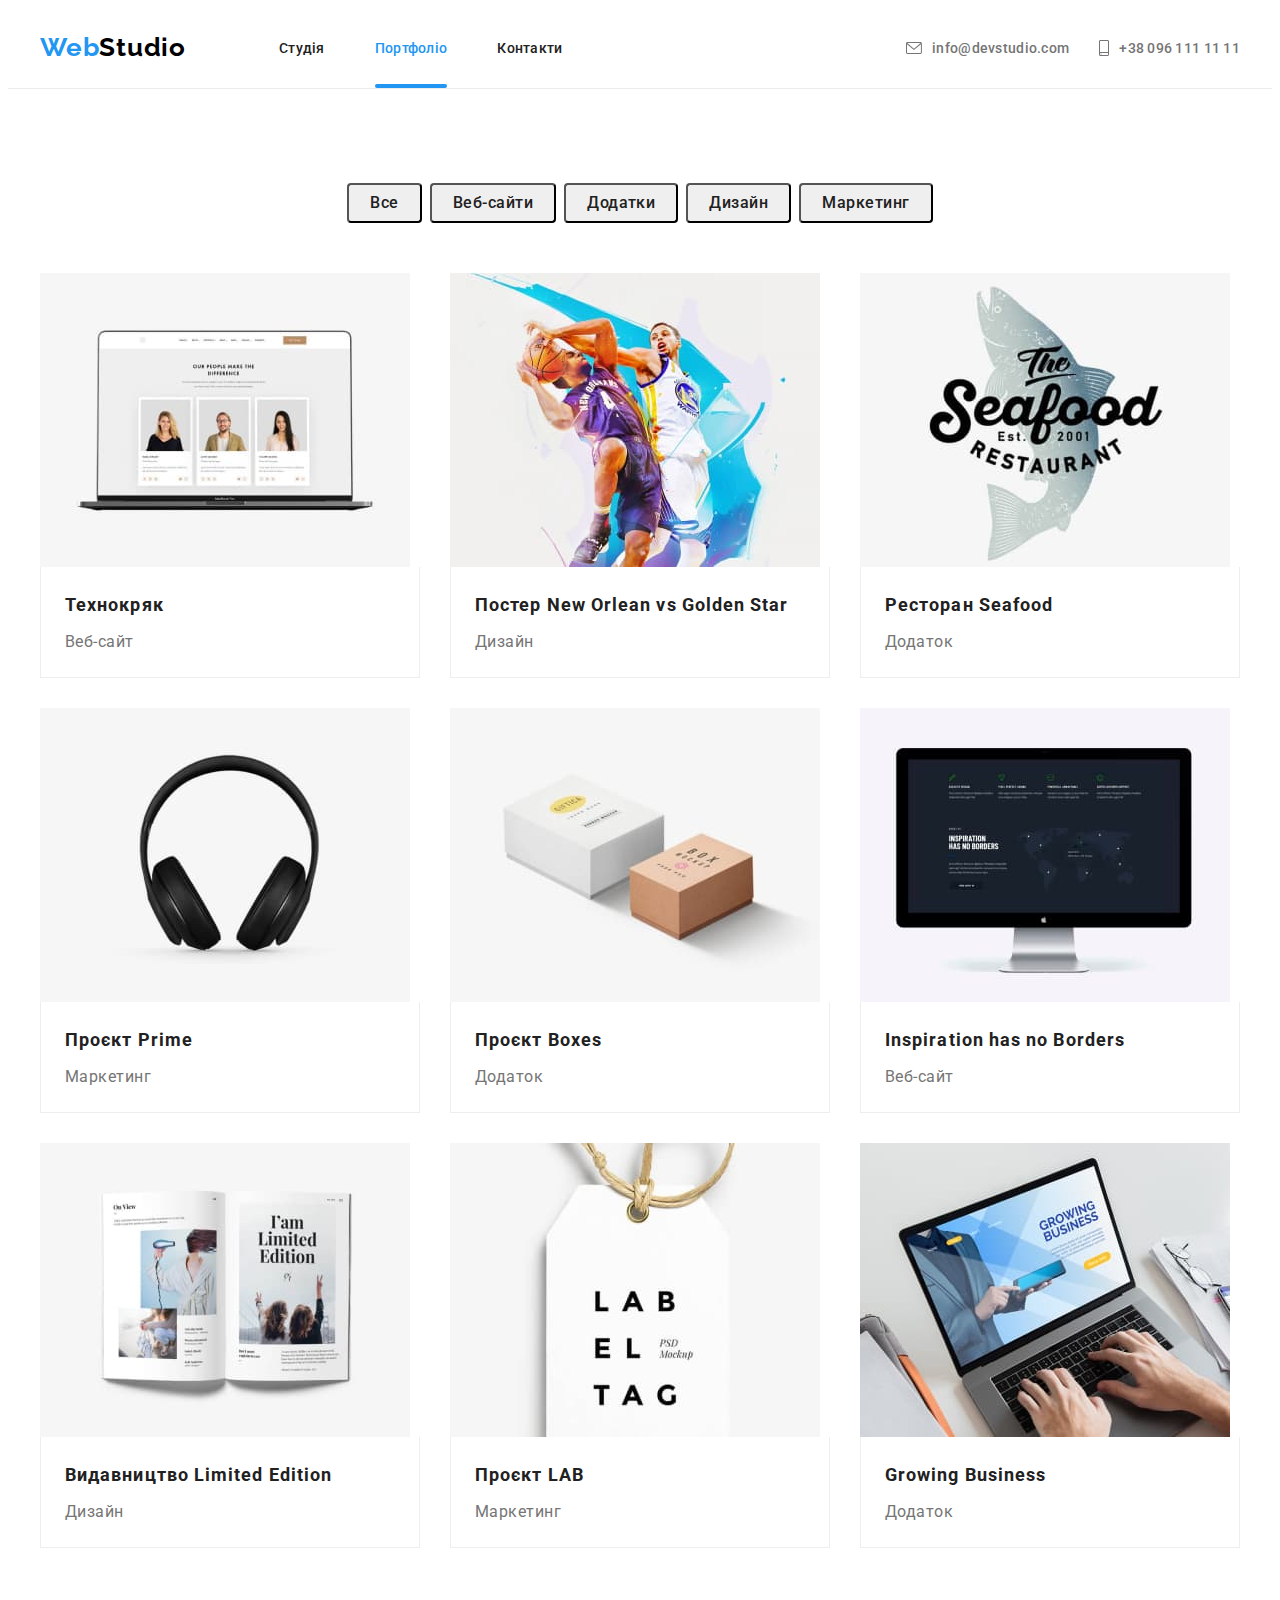
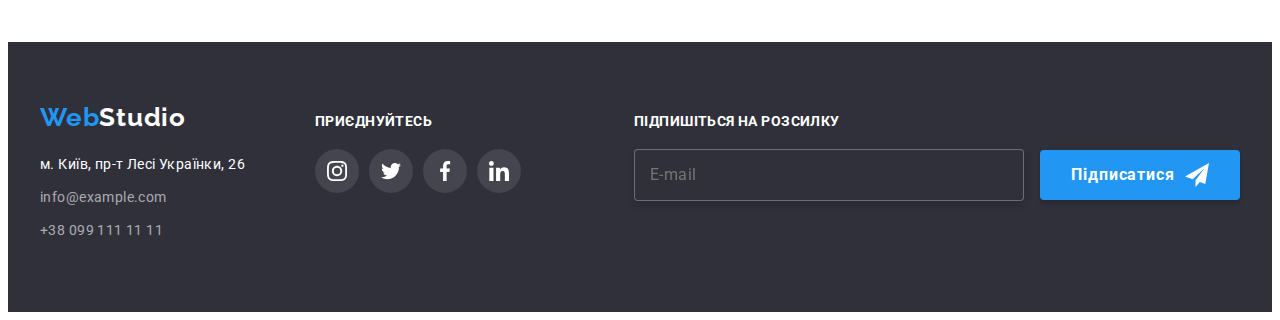
==== commit f458b38e: "header+footer" ====
--- a/portfolio.html
+++ b/portfolio.html
@@ -22,6 +22,52 @@
 	<header class="header">
 		<div class="container header__container">
 			<a class="link logo header__logo" href="/" lang="en"><span class="logo__part">Web</span>Studio</a>
+
+			<button class="menu__btn" type="button">
+				<svg width="40" height="40">
+					<use href="./images/icons.svg#menu"></use>
+				</svg>
+			</button>
+			<div class="menu__overlay">
+				<div class="menu__container">
+					<svg class="menu__close" width="40" height="40">
+						<use href="./images/icons.svg#menu-close"></use>
+					</svg>
+					<ul class="list menu__list">
+						<li class="menu__item"><a class="link menu__link" href="./index.html">Студія</a>
+						</li>
+						<li class="menu__item"><a class="link menu__link menu__link--current" href="./portfolio.html">Портфоліо</a>
+						</li>
+						<li class="menu__item"><a class="link menu__link" href="">Контакти</a></li>
+					</ul>
+
+					<ul class="list menu__addres">
+						<li class="menu__contact">
+							<a class="link menu__tel" href="tel:+380961111111">+38 096 111 11 11</a>
+						</li>
+						<li class="menu__contact">
+							<a class="link menu__email" href="mailto:info@devstudio.com">info@devstudio.com</a>
+						</li>
+
+					</ul>
+
+					<ul class="menu__social list">
+						<li class="menu-social__items">
+							<a class="menu-social__link link" href="">Instagram</a>
+						</li>
+						<li class="menu-social__items">
+							<a class="menu-social__link link" href="">Twitter</a>
+						</li>
+						<li class="menu-social__items">
+							<a class="menu-social__link link" href="">Facebook</a>
+						</li>
+						<li class="menu-social__items">
+							<a class="menu-social__link link" href="">LinkedIn</a>
+						</li>
+					</ul>
+				</div>
+			</div>
+
 			<nav class="nav">
 				<ul class="list nav__list">
 					<li class="nav__item"><a class="link nav__link" href="./index.html">Студія</a>
--- a/css/main.css
+++ b/css/main.css
@@ -95,20 +95,34 @@
   -ms-flex-wrap: wrap;
       flex-wrap: wrap;
   gap: var(--indent);
-  width: 100%;
 }
 
 .card-set__item {
   -ms-flex-preferred-size: calc((100% - var(--indent) * (var(--items) - 1)) / var(--items));
       flex-basis: calc((100% - var(--indent) * (var(--items) - 1)) / var(--items));
+  width: 100%;
 }
 
 .container {
-  width: 1200px;
   padding-right: 15px;
   padding-left: 15px;
   margin-right: auto;
   margin-left: auto;
+}
+@media screen and (min-width: 480px) {
+  .container {
+    width: 480px;
+  }
+}
+@media screen and (min-width: 768px) {
+  .container {
+    width: 768px;
+  }
+}
+@media screen and (min-width: 1200px) {
+  .container {
+    width: 1200px;
+  }
 }
 
 .logo {
@@ -122,7 +136,6 @@
 .header__logo {
   padding-top: 24px;
   padding-bottom: 25px;
-  margin-right: 93px;
   color: #000000;
 }
 
@@ -176,54 +189,248 @@
   fill: currentColor;
 }
 
-.header {
-  border-bottom: 1px solid #ececec;
-}
-
-.header__container {
-  display: -webkit-box;
-  display: -ms-flexbox;
-  display: flex;
+.menu__btn {
+  display: -webkit-inline-box;
+  display: -ms-inline-flexbox;
+  display: inline-flex;
+  -webkit-box-pack: center;
+      -ms-flex-pack: center;
+          justify-content: center;
   -webkit-box-align: center;
       -ms-flex-align: center;
           align-items: center;
-}
-
-.header__link {
+  width: 40px;
+  height: 40px;
+  background-color: transparent;
+  border: none;
+  cursor: pointer;
+  margin-left: auto;
+}
+@media screen and (min-width: 768px) {
+  .menu__btn {
+    display: none;
+  }
+}
+
+.menu__overlay {
+  position: fixed;
+  top: 0;
+  left: 0;
+  z-index: 100;
+  opacity: 0;
+  pointer-events: none;
+  visibility: hidden;
+  -webkit-transition: opacity 250ms cubic-bezier(0.4, 0, 0.2, 1), visibility 250ms cubic-bezier(0.4, 0, 0.2, 1);
+  transition: opacity 250ms cubic-bezier(0.4, 0, 0.2, 1), visibility 250ms cubic-bezier(0.4, 0, 0.2, 1);
+  width: 100%;
+  height: 100%;
+  -webkit-box-shadow: 0px 4px 8px rgba(0, 0, 0, 0.04), 0px 2px 4px rgba(0, 0, 0, 0.08), 0px 1px 3px rgba(0, 0, 0, 0.16);
+          box-shadow: 0px 4px 8px rgba(0, 0, 0, 0.04), 0px 2px 4px rgba(0, 0, 0, 0.08), 0px 1px 3px rgba(0, 0, 0, 0.16);
+}
+@media screen and (min-width: 768px) {
+  .menu__overlay {
+    display: none;
+  }
+}
+.menu__overlay.is-open {
+  opacity: 1;
+  pointer-events: initial;
+  visibility: visible;
+}
+
+.menu__container {
+  position: relative;
+  display: -webkit-box;
+  display: -ms-flexbox;
+  display: flex;
+  -webkit-box-orient: vertical;
+  -webkit-box-direction: normal;
+      -ms-flex-direction: column;
+          flex-direction: column;
+  max-width: 480px;
+  height: 100%;
+  background: #ffffff;
+  padding: 48px 40px;
+  -webkit-transform: translateX(100%);
+          transform: translateX(100%);
+  -webkit-transition: -webkit-transform 250ms cubic-bezier(0.4, 0, 0.2, 1);
+  transition: -webkit-transform 250ms cubic-bezier(0.4, 0, 0.2, 1);
+  transition: transform 250ms cubic-bezier(0.4, 0, 0.2, 1);
+  transition: transform 250ms cubic-bezier(0.4, 0, 0.2, 1), -webkit-transform 250ms cubic-bezier(0.4, 0, 0.2, 1);
+}
+.menu__overlay.is-open .menu__container {
+  -webkit-transform: translateX(0);
+          transform: translateX(0);
+}
+
+.menu__close {
+  position: absolute;
+  top: 10px;
+  right: 15px;
+  -webkit-transition: fill 250ms cubic-bezier(0.4, 0, 0.2, 1);
+  transition: fill 250ms cubic-bezier(0.4, 0, 0.2, 1);
+}
+.menu__close:hover, .menu__close:focus {
+  fill: var(--accent-color);
+}
+
+.menu__list {
+  margin-bottom: auto;
+  font-family: var(--main-font);
+  font-weight: 500;
+  font-size: 40px;
+  line-height: 1.175;
+  letter-spacing: 0.02em;
+  color: var(--main-txt-cl);
+}
+
+.menu__item:not(:last-child) {
+  margin-bottom: 32px;
+}
+
+.menu__link {
   display: block;
-  padding-top: 32px;
-  padding-bottom: 32px;
   -webkit-transition: color 250ms cubic-bezier(0.4, 0, 0.2, 1);
   transition: color 250ms cubic-bezier(0.4, 0, 0.2, 1);
 }
-.header__link:hover, .header__link:focus {
+.menu__link:hover, .menu__link:focus {
   color: var(--accent-color);
 }
-
-.header__addres {
-  display: -webkit-box;
-  display: -ms-flexbox;
-  display: flex;
-  gap: 50px;
-}
-
-.header__link {
+.menu__link--current {
+  color: var(--accent-color);
+}
+
+.menu__tel {
+  display: block;
+  margin-bottom: 32px;
+  font-weight: 500;
+  font-size: 34px;
+  line-height: 1.1764705882;
+  letter-spacing: 0.02em;
+  color: var(--accent-color);
+}
+
+.menu__email {
+  display: block;
+  margin-bottom: 64px;
+  font-weight: 500;
+  font-size: 24px;
+  line-height: 1.1666666667;
+  letter-spacing: 0.02em;
+  color: var(--secondary-txt-cl);
+}
+
+.menu__social {
   display: -webkit-box;
   display: -ms-flexbox;
   display: flex;
   -webkit-box-align: center;
       -ms-flex-align: center;
           align-items: center;
+  font-weight: 500;
+  font-size: 18px;
+  line-height: 1.22;
+  letter-spacing: 0.02em;
+  color: var(--accent-color);
+}
+
+.menu-social__items:not(:last-child) {
+  border-right: 1px solid rgba(33, 33, 33, 0.2);
+}
+
+.menu-social__link {
+  padding: 10px;
+}
+.menu-social__link:first-child {
+  padding-left: 0;
+}
+
+.header {
+  border-bottom: 1px solid #ececec;
+}
+
+.header__container {
+  display: -webkit-box;
+  display: -ms-flexbox;
+  display: flex;
+  -webkit-box-align: center;
+      -ms-flex-align: center;
+          align-items: center;
+}
+
+.header__link {
+  display: block;
+  -webkit-transition: color 250ms cubic-bezier(0.4, 0, 0.2, 1);
+  transition: color 250ms cubic-bezier(0.4, 0, 0.2, 1);
+}
+@media screen and (min-width: 1200px) {
+  .header__link {
+    padding-top: 32px;
+    padding-bottom: 32px;
+  }
+}
+.header__link:hover, .header__link:focus {
+  color: var(--accent-color);
+}
+
+@media screen and (max-width: 767px) {
+  .header__addres {
+    display: none;
+  }
+}
+@media screen and (min-width: 768px) and (max-width: 1199px) {
+  .header__addres {
+    display: -webkit-box;
+    display: -ms-flexbox;
+    display: flex;
+    -webkit-box-orient: vertical;
+    -webkit-box-direction: normal;
+        -ms-flex-direction: column;
+            flex-direction: column;
+    gap: 10px;
+  }
+}
+@media screen and (min-width: 1200px) {
+  .header__addres {
+    display: -webkit-box;
+    display: -ms-flexbox;
+    display: flex;
+    gap: 30px;
+  }
+}
+
+.header__link {
+  display: -webkit-box;
+  display: -ms-flexbox;
+  display: flex;
+  -webkit-box-align: center;
+      -ms-flex-align: center;
+          align-items: center;
+  gap: 8px;
   font-weight: 500;
   font-size: 14px;
   line-height: 1.1428571429;
   letter-spacing: 0.02em;
   color: var(--secondary-txt-cl);
 }
+@media screen and (min-width: 1200px) {
+  .header__link {
+    gap: 10px;
+  }
+}
+@media screen and (min-width: 768px) and (max-width: 1199px) {
+  .header__link--top {
+    padding-top: 21px;
+  }
+}
+@media screen and (min-width: 768px) and (max-width: 1199px) {
+  .header__link--bottom {
+    padding-bottom: 21px;
+  }
+}
 
 .header__icon {
   fill: currentColor;
-  margin-right: 10px;
 }
 
 .nav {
@@ -231,6 +438,21 @@
   display: -ms-flexbox;
   display: flex;
   margin-right: auto;
+}
+@media screen and (max-width: 767px) {
+  .nav {
+    display: none;
+  }
+}
+@media screen and (min-width: 768px) and (max-width: 1199px) {
+  .nav {
+    margin-left: 88px;
+  }
+}
+@media screen and (min-width: 1200px) {
+  .nav {
+    margin-left: 93px;
+  }
 }
 
 .nav__list {
@@ -282,29 +504,64 @@
   max-width: 1600px;
   max-height: 600px;
   background-color: #c4c4c4;
-  background-image: -webkit-gradient(linear, left top, right top, from(rgba(47, 48, 58, 0.4)), to(rgba(47, 48, 58, 0.4))), url(../images/hero/bg-hero.jpg);
-  background-image: linear-gradient(to right, rgba(47, 48, 58, 0.4), rgba(47, 48, 58, 0.4)), url(../images/hero/bg-hero.jpg);
   margin-left: auto;
   margin-right: auto;
   background-repeat: no-repeat;
   background-position: center;
   background-size: cover;
+  background-image: -webkit-gradient(linear, left top, right top, from(rgba(47, 48, 58, 0.4)), to(rgba(47, 48, 58, 0.4))), url(../images/hero/img@1x-sm.jpg);
+  background-image: linear-gradient(to right, rgba(47, 48, 58, 0.4), rgba(47, 48, 58, 0.4)), url(../images/hero/img@1x-sm.jpg);
+}
+@media (min-device-pixel-ratio: 2), (-webkit-min-device-pixel-ratio: 2), (min-resolution: 192dpi), (min-resolution: 2dppx) {
+  .hero__bg {
+    background-image: -webkit-gradient(linear, left top, right top, from(rgba(47, 48, 58, 0.4)), to(rgba(47, 48, 58, 0.4))), url(../images/hero/img@2x-sm.jpg);
+    background-image: linear-gradient(to right, rgba(47, 48, 58, 0.4), rgba(47, 48, 58, 0.4)), url(../images/hero/img@2x-sm.jpg);
+  }
+}
+@media screen and (min-width: 768px) {
+  .hero__bg {
+    background-image: -webkit-gradient(linear, left top, right top, from(rgba(47, 48, 58, 0.4)), to(rgba(47, 48, 58, 0.4))), url(../images/hero/img@1x-md.jpg);
+    background-image: linear-gradient(to right, rgba(47, 48, 58, 0.4), rgba(47, 48, 58, 0.4)), url(../images/hero/img@1x-md.jpg);
+  }
+}
+@media screen and (min-width: 768px) and (min-device-pixel-ratio: 2), screen and (min-width: 768px) and (-webkit-min-device-pixel-ratio: 2), screen and (min-width: 768px) and (min-resolution: 192dpi), screen and (min-width: 768px) and (min-resolution: 2dppx) {
+  .hero__bg {
+    background-image: -webkit-gradient(linear, left top, right top, from(rgba(47, 48, 58, 0.4)), to(rgba(47, 48, 58, 0.4))), url(../images/hero/img@2x-md.jpg);
+    background-image: linear-gradient(to right, rgba(47, 48, 58, 0.4), rgba(47, 48, 58, 0.4)), url(../images/hero/img@2x-md.jpg);
+  }
+}
+@media screen and (min-width: 1200px) {
+  .hero__bg {
+    background-image: -webkit-gradient(linear, left top, right top, from(rgba(47, 48, 58, 0.4)), to(rgba(47, 48, 58, 0.4))), url(../images/hero/img@1x-lg.jpg);
+    background-image: linear-gradient(to right, rgba(47, 48, 58, 0.4), rgba(47, 48, 58, 0.4)), url(../images/hero/img@1x-lg.jpg);
+  }
+}
+@media screen and (min-width: 1200px) and (min-device-pixel-ratio: 2), screen and (min-width: 1200px) and (-webkit-min-device-pixel-ratio: 2), screen and (min-width: 1200px) and (min-resolution: 192dpi), screen and (min-width: 1200px) and (min-resolution: 2dppx) {
+  .hero__bg {
+    background-image: -webkit-gradient(linear, left top, right top, from(rgba(47, 48, 58, 0.4)), to(rgba(47, 48, 58, 0.4))), url(../images/hero/img@2x-lg.jpg);
+    background-image: linear-gradient(to right, rgba(47, 48, 58, 0.4), rgba(47, 48, 58, 0.4)), url(../images/hero/img@2x-lg.jpg);
+  }
 }
 
 .hero__container {
-  width: 696px;
+  max-width: 696px;
 }
 
 .hero__title {
   margin-bottom: 30px;
   font-weight: 900;
-  font-size: 44px;
+  font-size: 26px;
   line-height: 1.36;
   text-align: center;
   letter-spacing: 0.06em;
   text-transform: uppercase;
   color: #ffffff;
 }
+@media screen and (min-width: 1200px) {
+  .hero__title {
+    font-size: 44px;
+  }
+}
 
 .title {
   font-weight: 700;
@@ -316,7 +573,14 @@
 }
 
 .about {
-  padding-top: 94px;
+  padding-top: 60px;
+  padding-bottom: 60px;
+}
+@media screen and (min-width: 1200px) {
+  .about {
+    padding-top: 94px;
+    padding-bottom: 94px;
+  }
 }
 
 .about,
@@ -324,19 +588,20 @@
   background-color: var(--bg-light-cl);
 }
 
-.about__list {
-  display: -webkit-box;
-  display: -ms-flexbox;
-  display: flex;
-  gap: var(--indent);
-  -ms-flex-preferred-size: calc((100% - 90px) / 4);
-      flex-basis: calc((100% - 90px) / 4);
-  -ms-flex-wrap: wrap;
-      flex-wrap: wrap;
-}
-
-.about__item {
-  max-width: 270px;
+@media screen and (max-width: 767px) {
+  .about__list {
+    --items: 1;
+  }
+}
+@media screen and (min-width: 768px) {
+  .about__list {
+    --items: 2;
+  }
+}
+@media screen and (min-width: 1200px) {
+  .about__list {
+    --items: 4;
+  }
 }
 
 .about__icon {
@@ -349,7 +614,7 @@
   -webkit-box-align: center;
       -ms-flex-align: center;
           align-items: center;
-  width: 270px;
+  width: 100%;
   height: 120px;
   background-color: #f5f4fa;
   border-radius: 4px;
@@ -368,6 +633,11 @@
   line-height: 1.1428571429;
   text-transform: uppercase;
   color: var(--main-txt-cl);
+}
+@media screen and (max-width: 767px) {
+  .about__title {
+    text-align: center;
+  }
 }
 
 .about__text {
@@ -523,22 +793,49 @@
 }
 
 .footer {
+  background-color: var(--bg-dark-cl);
+}
+
+.footer__container {
   padding-top: 60px;
   padding-bottom: 60px;
-  background-color: var(--bg-dark-cl);
-}
-
-.footer__container {
-  display: -webkit-box;
-  display: -ms-flexbox;
-  display: flex;
-  -webkit-box-align: baseline;
-      -ms-flex-align: baseline;
-          align-items: baseline;
-}
-
-.footer__contact {
-  margin-right: 70px;
+  text-align: center;
+}
+@media screen and (min-width: 768px) {
+  .footer__container {
+    display: -webkit-box;
+    display: -ms-flexbox;
+    display: flex;
+    -ms-flex-wrap: wrap;
+        flex-wrap: wrap;
+    -webkit-box-pack: center;
+        -ms-flex-pack: center;
+            justify-content: center;
+  }
+}
+@media screen and (min-width: 1200px) {
+  .footer__container {
+    display: -webkit-box;
+    display: -ms-flexbox;
+    display: flex;
+    -webkit-box-align: baseline;
+        -ms-flex-align: baseline;
+            align-items: baseline;
+    text-align: left;
+  }
+}
+
+@media screen and (min-width: 768px) {
+  .footer__contact {
+    margin-right: 165px;
+    margin-bottom: 60px;
+  }
+}
+@media screen and (min-width: 1200px) {
+  .footer__contact {
+    margin-right: 70px;
+    margin-bottom: 0;
+  }
 }
 
 .footer__addres {
@@ -553,9 +850,22 @@
 .addres__item {
   margin-bottom: 9px;
 }
+@media screen and (max-width: 1199px) {
+  .addres__addres,
+.addres__item {
+    margin-bottom: 8px;
+  }
+}
 
 .addres__contact {
   color: rgba(255, 255, 255, 0.6);
+}
+
+@media screen and (max-width: 767px) {
+  .footer__social {
+    margin-top: 60px;
+    margin-bottom: 60px;
+  }
 }
 
 .social__title {
@@ -578,24 +888,44 @@
   fill: #ffffff;
 }
 
-.footer__subscription {
-  margin-left: auto;
-}
-
 .subscription__title {
   margin-bottom: 20px;
   font-family: var(--main-font);
   font-weight: 700;
   font-size: 14px;
-  line-height: calc 1.1428571429;
+  line-height: 1.1428571429;
   letter-spacing: 0.03em;
   text-transform: uppercase;
   color: #ffffff;
 }
 
+@media screen and (min-width: 768px) and (max-width: 1199px) {
+  .subscription__form {
+    display: -webkit-box;
+    display: -ms-flexbox;
+    display: flex;
+    -webkit-box-orient: vertical;
+    -webkit-box-direction: normal;
+        -ms-flex-direction: column;
+            flex-direction: column;
+    -webkit-box-pack: center;
+        -ms-flex-pack: center;
+            justify-content: center;
+    -webkit-box-align: center;
+        -ms-flex-align: center;
+            align-items: center;
+  }
+}
+
+@media screen and (min-width: 1200px) {
+  .footer__subscription {
+    margin-left: auto;
+  }
+}
+
 .subscription__input {
-  margin-right: 12px;
-  width: 358px;
+  margin-bottom: 20px;
+  width: 450px;
   padding: 15px;
   font-family: var(--main-font);
   font-weight: 400;
@@ -608,6 +938,12 @@
   -webkit-filter: drop-shadow(0px 4px 4px rgba(0, 0, 0, 0.15));
           filter: drop-shadow(0px 4px 4px rgba(0, 0, 0, 0.15));
   border-radius: 4px;
+}
+@media screen and (min-width: 1200px) {
+  .subscription__input {
+    margin-right: 12px;
+    width: 358px;
+  }
 }
 
 .subscription__btn {
@@ -621,6 +957,7 @@
       -ms-flex-pack: center;
           justify-content: center;
   gap: 10px;
+  width: 200px;
 }
 
 .subscription__icon {
@@ -653,8 +990,8 @@
 
 .modal {
   position: absolute;
-  width: 528px;
-  min-height: 581px;
+  height: 609px;
+  width: 450px;
   top: 50%;
   left: 50%;
   -webkit-transform: translate(-50%, -50%) scale(1) rotate(0);
@@ -670,6 +1007,12 @@
           box-shadow: 0px 1px 3px rgba(0, 0, 0, 0.12), 0px 1px 1px rgba(0, 0, 0, 0.14), 0px 2px 1px rgba(0, 0, 0, 0.2);
   border-radius: 4px;
 }
+@media screen and (min-width: 1200px) {
+  .modal {
+    width: 528px;
+    height: 581px;
+  }
+}
 
 .close__btn {
   position: absolute;
@@ -714,13 +1057,9 @@
   color: #212121;
 }
 
-.register-form__group {
-  margin-bottom: 20px;
-}
-
 .register-form__wrap {
   display: block;
-  margin-bottom: false;
+  margin-bottom: 10px;
   position: relative;
 }
 
@@ -738,7 +1077,6 @@
   width: 100%;
   padding: 11px;
   padding-left: 40px;
-  margin-bottom: 10px;
   -webkit-transition: border-color 250ms cubic-bezier(0.4, 0, 0.2, 1);
   transition: border-color 250ms cubic-bezier(0.4, 0, 0.2, 1);
   border: 1px solid rgba(33, 33, 33, 0.2);
@@ -751,7 +1089,7 @@
 
 .register-form__icon {
   position: absolute;
-  bottom: 22px;
+  bottom: 12px;
   left: 12px;
   width: 18px;
   height: 18px;
@@ -764,7 +1102,6 @@
   padding: 12px 16px;
   width: 100%;
   height: 120px;
-  /* margin-bottom: 20px; */
   resize: none;
   border: 1px solid rgba(33, 33, 33, 0.2);
   border-radius: 4px;
@@ -845,10 +1182,15 @@
 
 .checkbox__text {
   font-family: var(--main-font);
-  font-size: 14px;
+  font-size: 12px;
   line-height: 1.7142857143;
   letter-spacing: 0.03em;
   color: #757575;
+}
+@media screen and (min-width: 1200px) {
+  .checkbox__text {
+    font-size: 14px;
+  }
 }
 
 .checkbox__link {
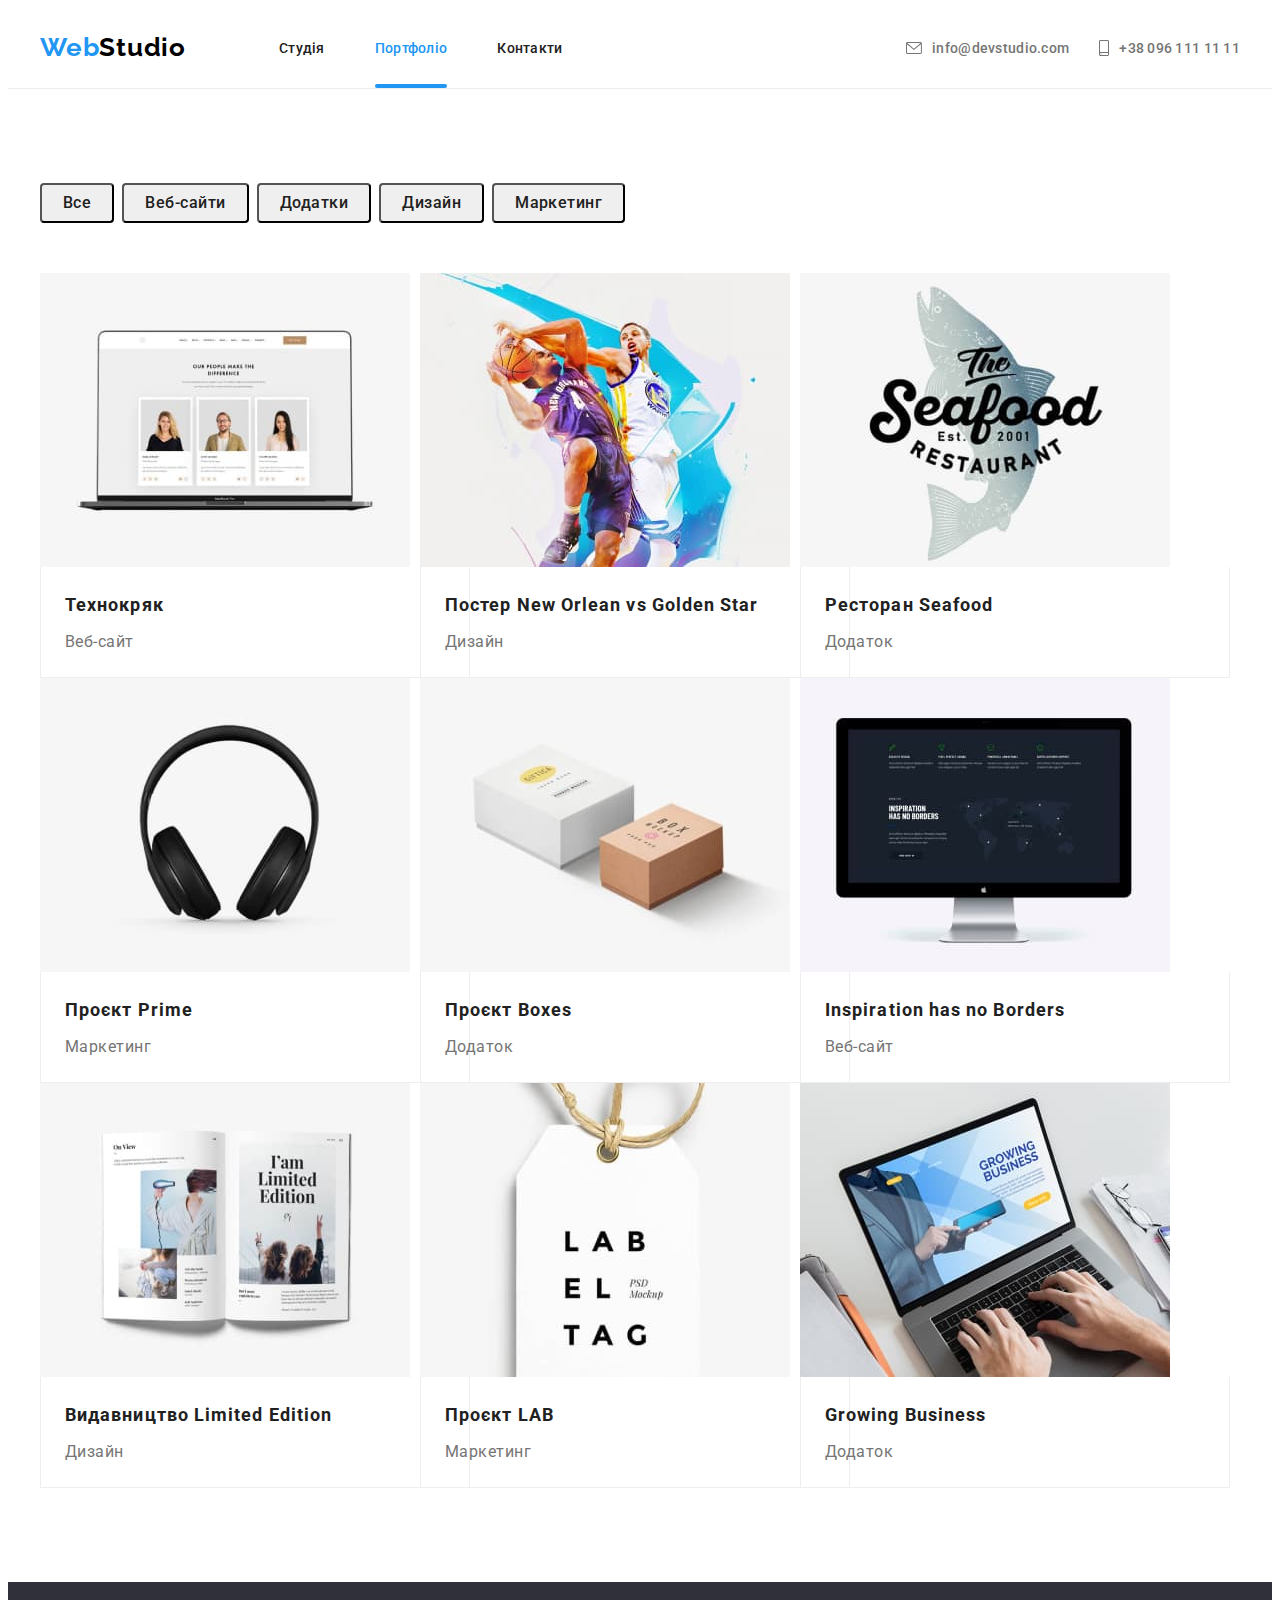
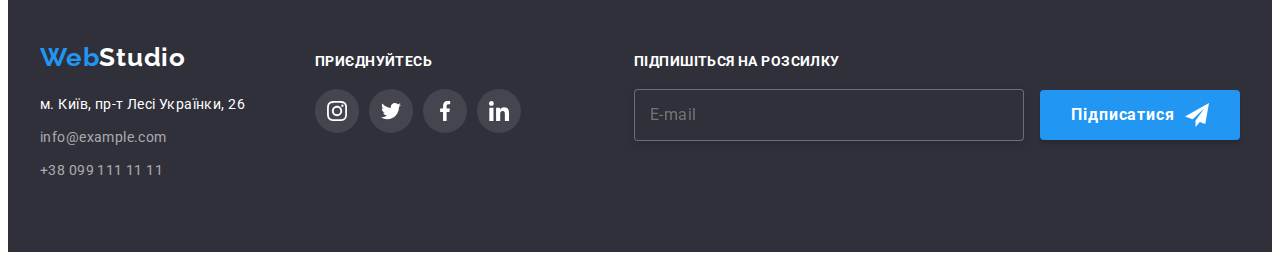
==== commit 55c3762f: "portfolio" ====
--- a/portfolio.html
+++ b/portfolio.html
@@ -23,50 +23,11 @@
 		<div class="container header__container">
 			<a class="link logo header__logo" href="/" lang="en"><span class="logo__part">Web</span>Studio</a>
 
-			<button class="menu__btn" type="button">
+			<button class="menu__btn" type="button" data-menu-open>
 				<svg width="40" height="40">
 					<use href="./images/icons.svg#menu"></use>
 				</svg>
 			</button>
-			<div class="menu__overlay">
-				<div class="menu__container">
-					<svg class="menu__close" width="40" height="40">
-						<use href="./images/icons.svg#menu-close"></use>
-					</svg>
-					<ul class="list menu__list">
-						<li class="menu__item"><a class="link menu__link" href="./index.html">Студія</a>
-						</li>
-						<li class="menu__item"><a class="link menu__link menu__link--current" href="./portfolio.html">Портфоліо</a>
-						</li>
-						<li class="menu__item"><a class="link menu__link" href="">Контакти</a></li>
-					</ul>
-
-					<ul class="list menu__addres">
-						<li class="menu__contact">
-							<a class="link menu__tel" href="tel:+380961111111">+38 096 111 11 11</a>
-						</li>
-						<li class="menu__contact">
-							<a class="link menu__email" href="mailto:info@devstudio.com">info@devstudio.com</a>
-						</li>
-
-					</ul>
-
-					<ul class="menu__social list">
-						<li class="menu-social__items">
-							<a class="menu-social__link link" href="">Instagram</a>
-						</li>
-						<li class="menu-social__items">
-							<a class="menu-social__link link" href="">Twitter</a>
-						</li>
-						<li class="menu-social__items">
-							<a class="menu-social__link link" href="">Facebook</a>
-						</li>
-						<li class="menu-social__items">
-							<a class="menu-social__link link" href="">LinkedIn</a>
-						</li>
-					</ul>
-				</div>
-			</div>
 
 			<nav class="nav">
 				<ul class="list nav__list">
@@ -334,6 +295,52 @@
 		</div>
 
 	</footer>
+
+	<!-- Mobile menu -->
+
+
+	<div class="menu__overlay" data-menu>
+		<div class="menu__container">
+			<button class="menu__btn menu__btn-close" type="button" data-menu-close>
+				<svg class="menu__close" width="40" height="40">
+					<use href="./images/icons.svg#menu-close"></use>
+				</svg>
+			</button>
+			<ul class="list menu__list">
+				<li class="menu__item"><a class="link menu__link" href="./index.html">Студія</a>
+				</li>
+				<li class="menu__item"><a class="link menu__link menu__link--current" href="./portfolio.html">Портфоліо</a></li>
+				<li class="menu__item"><a class="link menu__link" href="">Контакти</a></li>
+			</ul>
+
+			<ul class="list menu__addres">
+				<li class="menu__contact">
+					<a class="link menu__tel" href="tel:+380961111111">+38 096 111 11 11</a>
+				</li>
+				<li class="menu__contact">
+					<a class="link menu__email" href="mailto:info@devstudio.com">info@devstudio.com</a>
+				</li>
+
+			</ul>
+
+			<ul class="menu__social list">
+				<li class="menu-social__items">
+					<a class="menu-social__link link" href="">Instagram</a>
+				</li>
+				<li class="menu-social__items">
+					<a class="menu-social__link link" href="">Twitter</a>
+				</li>
+				<li class="menu-social__items">
+					<a class="menu-social__link link" href="">Facebook</a>
+				</li>
+				<li class="menu-social__items">
+					<a class="menu-social__link link" href="">LinkedIn</a>
+				</li>
+			</ul>
+		</div>
+	</div>
+
+	<script src="./js/menu.js"></script>
 </body>
 
 </html>--- a/css/main.css
+++ b/css/main.css
@@ -341,7 +341,8 @@
 .menu-social__link {
   padding: 10px;
 }
-.menu-social__link:first-child {
+
+.menu-social__items:first-child .menu-social__link {
   padding-left: 0;
 }
 
@@ -565,11 +566,16 @@
 
 .title {
   font-weight: 700;
-  font-size: 36px;
+  font-size: 28px;
   line-height: 1.1666666667;
   text-align: center;
   letter-spacing: 0.03em;
   color: var(--main-txt-cl);
+}
+@media screen and (min-width: 1200px) {
+  .title {
+    font-size: 36px;
+  }
 }
 
 .about {
@@ -649,6 +655,11 @@
   padding-top: 94px;
   padding-bottom: 94px;
 }
+@media screen and (max-width: 1199px) {
+  .work {
+    display: none;
+  }
+}
 
 .work__title {
   margin-bottom: 50px;
@@ -704,14 +715,28 @@
 }
 
 .team__title {
-  margin-bottom: 50px;
-}
-
-.team__list {
-  display: -webkit-box;
-  display: -ms-flexbox;
-  display: flex;
-  gap: var(--indent);
+  margin-bottom: 30px;
+}
+@media screen and (min-width: 1200px) {
+  .team__title {
+    margin-bottom: 50px;
+  }
+}
+
+@media screen and (max-width: 767px) {
+  .team__list {
+    --items: 1;
+  }
+}
+@media screen and (min-width: 768px) {
+  .team__list {
+    --items: 2;
+  }
+}
+@media screen and (min-width: 1200px) {
+  .team__list {
+    --items: 4;
+  }
 }
 
 .team__item {
@@ -754,14 +779,28 @@
 }
 
 .clients__title {
-  margin-bottom: 50px;
-}
-
-.clients__list {
-  display: -webkit-box;
-  display: -ms-flexbox;
-  display: flex;
-  gap: 30px;
+  margin-bottom: 30px;
+}
+@media screen and (min-width: 1200px) {
+  .clients__title {
+    margin-bottom: 50px;
+  }
+}
+
+@media screen and (max-width: 767px) {
+  .clients__list {
+    --items: 2;
+  }
+}
+@media screen and (min-width: 768px) {
+  .clients__list {
+    --items: 3;
+  }
+}
+@media screen and (min-width: 1200px) {
+  .clients__list {
+    --items: 6;
+  }
 }
 
 .clients__link {
@@ -925,7 +964,8 @@
 
 .subscription__input {
   margin-bottom: 20px;
-  width: 450px;
+  width: 100%;
+  max-width: 450px;
   padding: 15px;
   font-family: var(--main-font);
   font-weight: 400;
@@ -938,6 +978,11 @@
   -webkit-filter: drop-shadow(0px 4px 4px rgba(0, 0, 0, 0.15));
           filter: drop-shadow(0px 4px 4px rgba(0, 0, 0, 0.15));
   border-radius: 4px;
+}
+@media screen and (min-width: 768px) {
+  .subscription__input {
+    width: 450px;
+  }
 }
 @media screen and (min-width: 1200px) {
   .subscription__input {
@@ -1216,13 +1261,20 @@
   display: -webkit-box;
   display: -ms-flexbox;
   display: flex;
-  -webkit-box-pack: center;
-      -ms-flex-pack: center;
-          justify-content: center;
-  margin-bottom: 50px;
-}
-.filter__item:not(:last-child) {
-  margin-right: 8px;
+  -ms-flex-wrap: wrap;
+      flex-wrap: wrap;
+  gap: 15px 8px;
+  margin-bottom: 40px;
+}
+@media screen and (min-width: 768px) {
+  .filter {
+    margin-bottom: 30px;
+  }
+}
+@media screen and (min-width: 1200px) {
+  .filter {
+    margin-bottom: 50px;
+  }
 }
 
 .filter__btn {
@@ -1248,8 +1300,14 @@
 }
 
 .examples {
-  padding-top: 94px;
-  padding-bottom: 94px;
+  padding-top: 60px;
+  padding-bottom: 60px;
+}
+@media screen and (min-width: 1200px) {
+  .examples {
+    padding-top: 94px;
+    padding-bottom: 94px;
+  }
 }
 
 .examples__list {
@@ -1258,8 +1316,21 @@
   display: flex;
   -ms-flex-wrap: wrap;
       flex-wrap: wrap;
-  gap: var(--indent);
-  --items: 3;
+}
+@media screen and (min-width: 480px) {
+  .examples__list {
+    --items: 1;
+  }
+}
+@media screen and (min-width: 768px) {
+  .examples__list {
+    --items: 2;
+  }
+}
+@media screen and (min-width: 1200px) {
+  .examples__list {
+    --items: 3;
+  }
 }
 
 .examples__item {
@@ -1320,6 +1391,7 @@
 .examples__name {
   border: 1px solid #eeeeee;
   border-top: none;
+  width: 100%;
   padding-top: 20px;
   padding-bottom: 20px;
   padding-right: 24px;
@@ -1328,6 +1400,7 @@
 
 .examples__title {
   margin-bottom: 4px;
+  width: 100%;
   font-weight: 700;
   font-size: 18px;
   line-height: 2;
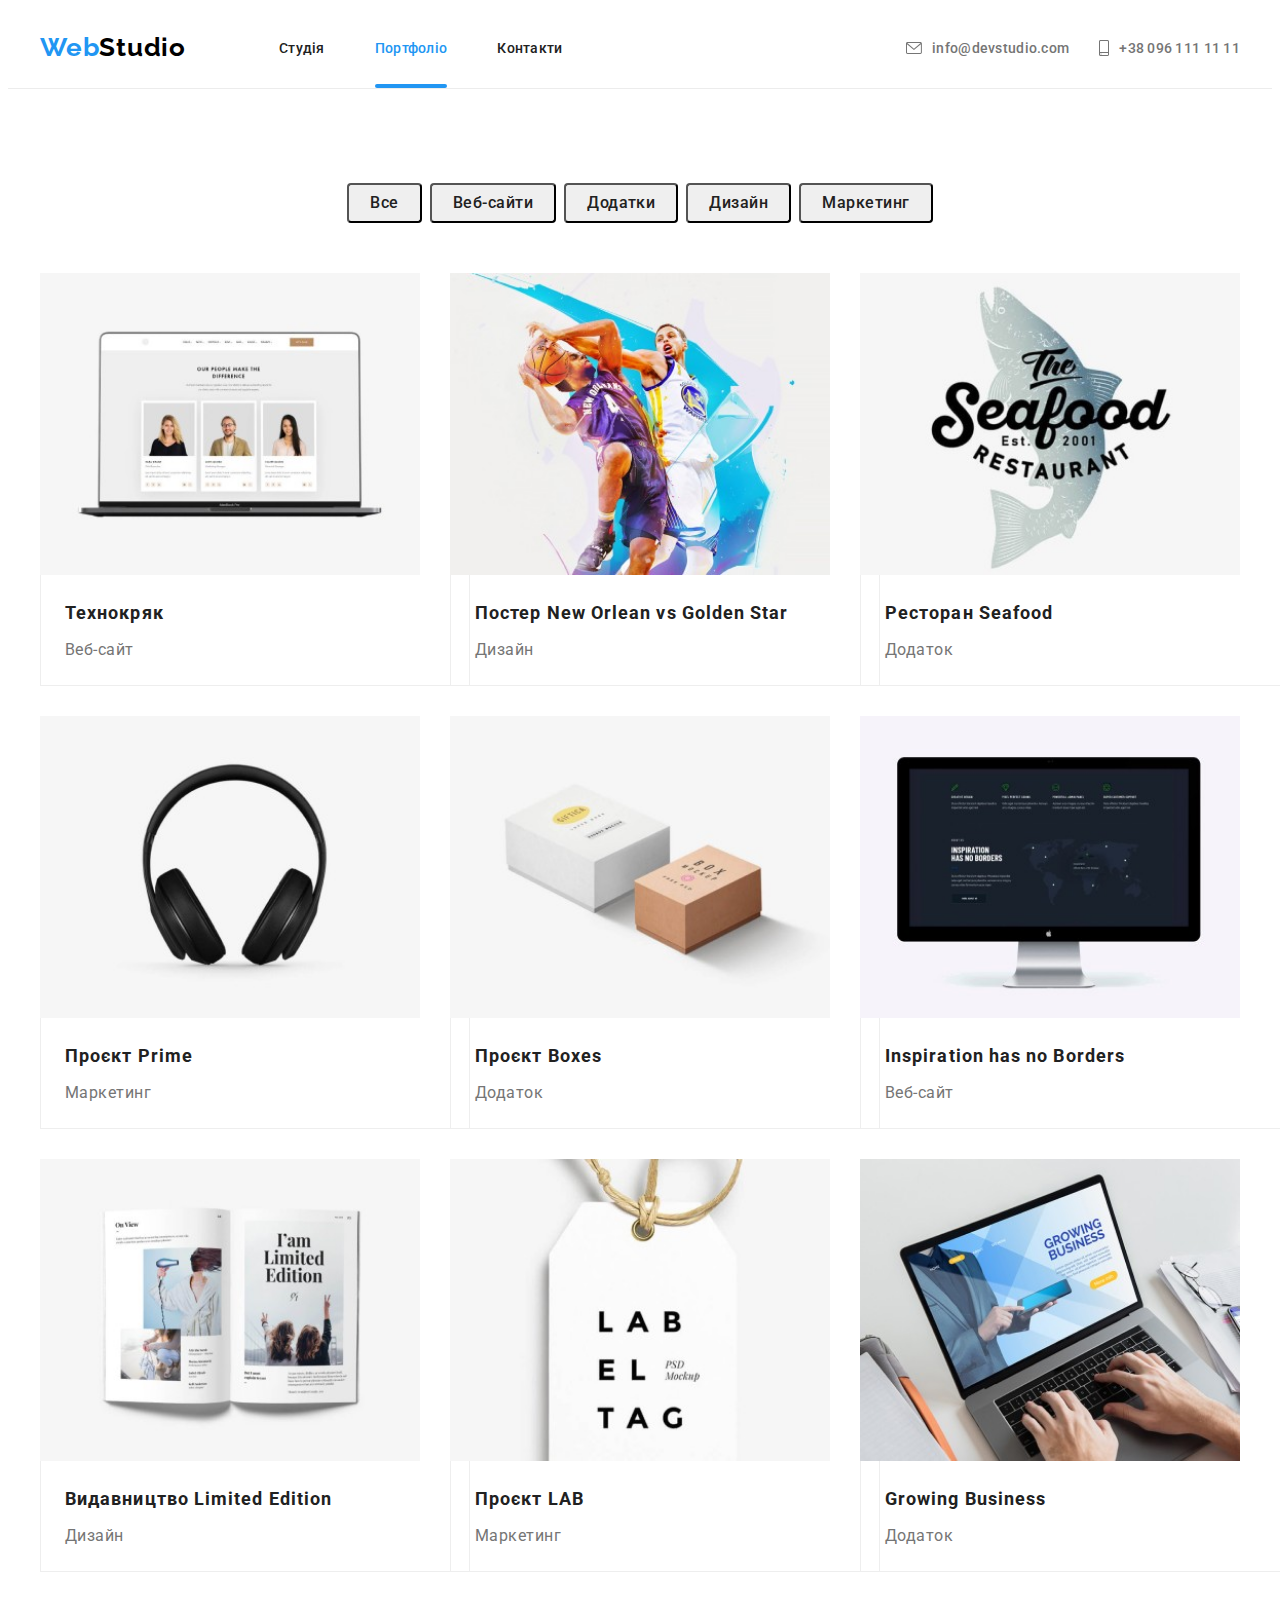
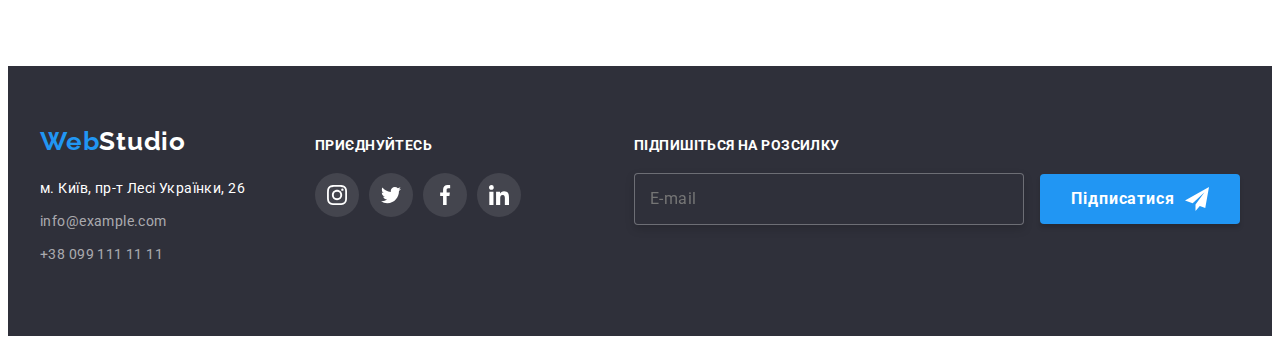
==== commit a316082b: "дз8-1" ====
--- a/portfolio.html
+++ b/portfolio.html
@@ -14,7 +14,7 @@
 		integrity="sha512-wpPYUAdjBVSE4KJnH1VR1HeZfpl1ub8YT/NKx4PuQ5NmX2tKuGu6U/JRp5y+Y8XG2tV+wKQpNHVUX03MfMFn9Q=="
 		crossorigin="anonymous" referrerpolicy="no-referrer" />
 	<link rel="stylesheet" href="./css/main.css" />
-	<link rel="stylesheet" href="./css/styles.css" />
+	<!-- <link rel="stylesheet" href="./css/styles.css" /> -->
 </head>
 
 <body>
@@ -63,12 +63,32 @@
 				<li class="filter__item"><button class="filter__btn" type="button">Дизайн</button></li>
 				<li class="filter__item"><button class="filter__btn" type="button">Маркетинг</button></li>
 			</ul>
-			<ul class="list examples__list">
-				<li class="examples__item card-set__item">
-					<a class="link" href="">
-						<div class="examples__wrap">
-							<img class="examples__img" src="./images/portfolio/foto.jpg" alt="Портретные фото двух девушек и мужчины"
-								width="370" height="294">
+			<ul class="list examples__list card-set">
+				<li class="examples__item card-set__item">
+					<a class="link examples__link" href="">
+						<div class="examples__wrap">
+							<picture>
+								<source media="(min-width:1200px)" srcset="./images/portfolio/img-1@1x_lg.webp 1x,
+									 ./images/portfolio/img-1@2x_lg.webp 2x" type="image/webp" />
+
+								<source media="(min-width:1200px)" srcset="./images/portfolio/img-1@1x_lg.jpg 1x,
+										./images/portfolio/img-1@2x_lg.jpg 2x " type="image/jpg" />
+
+								<source media="(min-width:768px)" srcset="./images/portfolio/img-1@1x_md.webp 1x,
+									 ./images/portfolio/img-1@2x_md.webp 2x" type="image/webp" />
+
+								<source media="(min-width:768px)" srcset="./images/portfolio/img-1@1x_md.jpg 1x,
+										./images/portfolio/img-1@2x_md.jpg 2x " type="image/jpg" />
+
+								<source media="(max-width:767px)" srcset="./images/portfolio/img-1@1x_sm.webp 1x,
+										./images/portfolio/img-1@2x_sm.webp 2x" type="image/webp" />
+
+								<source media="(max-width:767px)" srcset="./images/portfolio/img-1@1x_sm.jpg 1x,
+										./images/portfolio/img-1@2x_sm.jpg 2x " type="image/jpg" />
+
+								<img class="examples__img" src="./images/portfolio/img-1@1x_lg.jpg"
+									alt="Портретні фото чоловіка та жінки" width="450" height="294">
+							</picture>
 							<div class="overlay">
 								<p class="overlay__text">Ресурс пропонує комплексні пропозиції з різним рівнем функціоналу та сервісів.
 									Все це дозволить відвідувачу отримати
@@ -82,10 +102,30 @@
 					</a>
 				</li>
 				<li class="examples__item card-set__item">
-					<a class="link" href="">
-						<div class="examples__wrap">
-							<img class="examples__img" src="./images/portfolio/basketball.jpg" alt="2 баскетболиста борятся за мяч"
-								width="370" height="294">
+					<a class="examples__link link" href="">
+						<div class="examples__wrap">
+							<picture>
+								<source media="(min-width:1200px)" srcset="./images/portfolio/img-2@1x_lg.webp 1x,
+															 ./images/portfolio/img-2@2x_lg.webp 2x" type="image/webp" />
+
+								<source media="(min-width:1200px)" srcset="./images/portfolio/img-2@1x_lg.jpg 1x,
+																./images/portfolio/img-2@2x_lg.jpg 2x " type="image/jpg" />
+
+								<source media="(min-width:768px)" srcset="./images/portfolio/img-2@1x_md.webp 1x,
+															 ./images/portfolio/img-2@2x_md.webp 2x" type="image/webp" />
+
+								<source media="(min-width:768px)" srcset="./images/portfolio/img-2@1x_md.jpg 1x,
+																./images/portfolio/img-2@2x_md.jpg 2x " type="image/jpg" />
+
+								<source media="(max-width:767px)" srcset="./images/portfolio/img-2@1x_sm.webp 1x,
+																./images/portfolio/img-2@2x_sm.webp 2x" type="image/webp" />
+
+								<source media="(max-width:767px)" srcset="./images/portfolio/img-2@1x_sm.jpg 1x,
+																./images/portfolio/img-2@2x_sm.jpg 2x " type="image/jpg" />
+
+								<img class="examples__img" src="./images/portfolio/img-2@1x_lg.jpg" alt="2 баскетболіста виборюють м'яч"
+									width="450" height="294">
+							</picture>
 							<div class="overlay">
 								<p class="overlay__text">Ресурс пропонує комплексні пропозиції з різним рівнем функціоналу та сервісів.
 									Все це дозволить відвідувачу отримати
@@ -100,10 +140,30 @@
 					</a>
 				</li>
 				<li class="examples__item card-set__item">
-					<a class="link" href="">
-						<div class="examples__wrap">
-							<img class="examples__img" src="./images/portfolio/restaurant.jpg" alt="Эмблема ресторана" width="370"
-								height="294">
+					<a class="examples__link link" href="">
+						<div class="examples__wrap">
+							<picture>
+								<source media="(min-width:1200px)" srcset="./images/portfolio/img-3@1x_lg.webp 1x,
+																 ./images/portfolio/img-3@2x_lg.webp 2x" type="image/webp" />
+
+								<source media="(min-width:1200px)" srcset="./images/portfolio/img-3@1x_lg.jpg 1x,
+																	./images/portfolio/img-3@2x_lg.jpg 2x " type="image/jpg" />
+
+								<source media="(min-width:768px)" srcset="./images/portfolio/img-3@1x_md.webp 1x,
+																 ./images/portfolio/img-3@2x_md.webp 2x" type="image/webp" />
+
+								<source media="(min-width:768px)" srcset="./images/portfolio/img-3@1x_md.jpg 1x,
+																	./images/portfolio/img-3@2x_md.jpg 2x " type="image/jpg" />
+
+								<source media="(max-width:767px)" srcset="./images/portfolio/img-3@1x_sm.webp 1x,
+																	./images/portfolio/img-3@2x_sm.webp 2x" type="image/webp" />
+
+								<source media="(max-width:767px)" srcset="./images/portfolio/img-3@1x_sm.jpg 1x,
+																	./images/portfolio/img-3@2x_sm.jpg 2x " type="image/jpg" />
+
+								<img class="examples__img" src="./images/portfolio/img-3@1x_lg.jpg" alt="Емблема ресторану" width="450"
+									height="294">
+							</picture>
 							<div class="overlay">
 								<p class="overlay__text">Ресурс пропонує комплексні пропозиції з різним рівнем функціоналу та сервісів.
 									Все це дозволить відвідувачу отримати
@@ -117,10 +177,30 @@
 					</a>
 				</li>
 				<li class="examples__item card-set__item">
-					<a class="link" href="">
-						<div class="examples__wrap">
-							<img class="examples__img" src="./images/portfolio/headphones.jpg" alt="Наушники" width="370"
-								height="294">
+					<a class="examples__link link" href="">
+						<div class="examples__wrap">
+							<picture>
+								<source media="(min-width:1200px)" srcset="./images/portfolio/img-4@1x_lg.webp 1x,
+																 ./images/portfolio/img-4@2x_lg.webp 2x" type="image/webp" />
+
+								<source media="(min-width:1200px)" srcset="./images/portfolio/img-4@1x_lg.jpg 1x,
+																	./images/portfolio/img-4@2x_lg.jpg 2x " type="image/jpg" />
+
+								<source media="(min-width:768px)" srcset="./images/portfolio/img-4@1x_md.webp 1x,
+																 ./images/portfolio/img-4@2x_md.webp 2x" type="image/webp" />
+
+								<source media="(min-width:768px)" srcset="./images/portfolio/img-4@1x_md.jpg 1x,
+																	./images/portfolio/img-4@2x_md.jpg 2x " type="image/jpg" />
+
+								<source media="(max-width:767px)" srcset="./images/portfolio/img-4@1x_sm.webp 1x,
+																	./images/portfolio/img-4@2x_sm.webp 2x" type="image/webp" />
+
+								<source media="(max-width:767px)" srcset="./images/portfolio/img-4@1x_sm.jpg 1x,
+																	./images/portfolio/img-4@2x_sm.jpg 2x " type="image/jpg" />
+
+								<img class="examples__img" src="./images/portfolio/img-4@1x_lg.jpg" alt="Навушники" width="450"
+									height="294">
+							</picture>
 							<div class="overlay">
 								<p class="overlay__text">Ресурс пропонує комплексні пропозиції з різним рівнем функціоналу та сервісів.
 									Все це дозволить відвідувачу отримати
@@ -134,10 +214,30 @@
 					</a>
 				</li>
 				<li class="examples__item card-set__item">
-					<a class="link" href="">
-						<div class="examples__wrap">
-							<img class="examples__img" src="./images/portfolio/box.jpg" alt="Две коробки белого и коричневого цвета"
-								width="370" height="294">
+					<a class="examples__link link" href="">
+						<div class="examples__wrap">
+							<picture>
+								<source media="(min-width:1200px)" srcset="./images/portfolio/img-5@1x_lg.webp 1x,
+															 ./images/portfolio/img-5@2x_lg.webp 2x" type="image/webp" />
+
+								<source media="(min-width:1200px)" srcset="./images/portfolio/img-5@1x_lg.jpg 1x,
+																./images/portfolio/img-5@2x_lg.jpg 2x " type="image/jpg" />
+
+								<source media="(min-width:768px)" srcset="./images/portfolio/img-5@1x_md.webp 1x,
+															 ./images/portfolio/img-5@2x_md.webp 2x" type="image/webp" />
+
+								<source media="(min-width:768px)" srcset="./images/portfolio/img-5@1x_md.jpg 1x,
+																./images/portfolio/img-5@2x_md.jpg 2x " type="image/jpg" />
+
+								<source media="(max-width:767px)" srcset="./images/portfolio/img-5@1x_sm.webp 1x,
+																./images/portfolio/img-5@2x_sm.webp 2x" type="image/webp" />
+
+								<source media="(max-width:767px)" srcset="./images/portfolio/img-5@1x_sm.jpg 1x,
+																./images/portfolio/img-5@2x_sm.jpg 2x " type="image/jpg" />
+
+								<img class="examples__img" src="./images/portfolio/img-5@1x_lg.jpg"
+									alt="Два бокси білого та коричневого кольору" width="450" height="294">
+							</picture>
 							<div class="overlay">
 								<p class="overlay__text">Ресурс пропонує комплексні пропозиції з різним рівнем функціоналу та сервісів.
 									Все це дозволить відвідувачу отримати
@@ -151,10 +251,30 @@
 					</a>
 				</li>
 				<li class="examples__item card-set__item">
-					<a class="link" href="">
-						<div class="examples__wrap">
-							<img class="examples__img" src="./images/portfolio/maps.jpg" alt="Карта мира на экране монитора"
-								width="370" height="294">
+					<a class="examples__link link" href="">
+						<div class="examples__wrap">
+							<picture>
+								<source media="(min-width:1200px)" srcset="./images/portfolio/img-6@1x_lg.webp 1x,
+																 ./images/portfolio/img-6@2x_lg.webp 2x" type="image/webp" />
+
+								<source media="(min-width:1200px)" srcset="./images/portfolio/img-6@1x_lg.jpg 1x,
+																	./images/portfolio/img-6@2x_lg.jpg 2x " type="image/jpg" />
+
+								<source media="(min-width:768px)" srcset="./images/portfolio/img-6@1x_md.webp 1x,
+																 ./images/portfolio/img-6@2x_md.webp 2x" type="image/webp" />
+
+								<source media="(min-width:768px)" srcset="./images/portfolio/img-6@1x_md.jpg 1x,
+																	./images/portfolio/img-6@2x_md.jpg 2x " type="image/jpg" />
+
+								<source media="(max-width:767px)" srcset="./images/portfolio/img-6@1x_sm.webp 1x,
+																	./images/portfolio/img-6@2x_sm.webp 2x" type="image/webp" />
+
+								<source media="(max-width:767px)" srcset="./images/portfolio/img-6@1x_sm.jpg 1x,
+																	./images/portfolio/img-6@2x_sm.jpg 2x " type="image/jpg" />
+
+								<img class="examples__img" src="./images/portfolio/img-6@1x_lg.jpg" alt="Карта світу на екране монітора"
+									width="450" height="294">
+							</picture>
 							<div class="overlay">
 								<p class="overlay__text">Ресурс пропонує комплексні пропозиції з різним рівнем функціоналу та сервісів.
 									Все це дозволить відвідувачу отримати
@@ -168,10 +288,30 @@
 					</a>
 				</li>
 				<li class="examples__item card-set__item">
-					<a class="link" href="">
-						<div class="examples__wrap">
-							<img class="examples__img" src="./images/portfolio/book.jpg" alt="Разворот книги" width="370"
-								height="294">
+					<a class="examples__link link" href="">
+						<div class="examples__wrap">
+							<picture>
+								<source media="(min-width:1200px)" srcset="./images/portfolio/img-7@1x_lg.webp 1x,
+																 ./images/portfolio/img-7@2x_lg.webp 2x" type="image/webp" />
+
+								<source media="(min-width:1200px)" srcset="./images/portfolio/img-7@1x_lg.jpg 1x,
+																	./images/portfolio/img-7@2x_lg.jpg 2x " type="image/jpg" />
+
+								<source media="(min-width:768px)" srcset="./images/portfolio/img-7@1x_md.webp 1x,
+																 ./images/portfolio/img-7@2x_md.webp 2x" type="image/webp" />
+
+								<source media="(min-width:768px)" srcset="./images/portfolio/img-7@1x_md.jpg 1x,
+																	./images/portfolio/img-7@2x_md.jpg 2x " type="image/jpg" />
+
+								<source media="(max-width:767px)" srcset="./images/portfolio/img-7@1x_sm.webp 1x,
+																	./images/portfolio/img-7@2x_sm.webp 2x" type="image/webp" />
+
+								<source media="(max-width:767px)" srcset="./images/portfolio/img-7@1x_sm.jpg 1x,
+																	./images/portfolio/img-7@2x_sm.jpg 2x " type="image/jpg" />
+
+								<img class="examples__img" src="./images/portfolio/img-7@1x_lg.jpg" alt="Розгорнута книга" width="450"
+									height="294">
+							</picture>
 							<div class="overlay">
 								<p class="overlay__text">Ресурс пропонує комплексні пропозиції з різним рівнем функціоналу та сервісів.
 									Все це дозволить відвідувачу отримати
@@ -185,9 +325,30 @@
 					</a>
 				</li>
 				<li class="examples__item card-set__item">
-					<a class="link" href="">
-						<div class="examples__wrap">
-							<img class="examples__img" src="./images/portfolio/lab.jpg" alt="Лейбл на бирке" width="370" height="294">
+					<a class="examples__link link" href="">
+						<div class="examples__wrap">
+							<picture>
+								<source media="(min-width:1200px)" srcset="./images/portfolio/img-8@1x_lg.webp 1x,
+																 ./images/portfolio/img-8@2x_lg.webp 2x" type="image/webp" />
+
+								<source media="(min-width:1200px)" srcset="./images/portfolio/img-8@1x_lg.jpg 1x,
+																	./images/portfolio/img-8@2x_lg.jpg 2x " type="image/jpg" />
+
+								<source media="(min-width:768px)" srcset="./images/portfolio/img-8@1x_md.webp 1x,
+																 ./images/portfolio/img-8@2x_md.webp 2x" type="image/webp" />
+
+								<source media="(min-width:768px)" srcset="./images/portfolio/img-8@1x_md.jpg 1x,
+																	./images/portfolio/img-8@2x_md.jpg 2x " type="image/jpg" />
+
+								<source media="(max-width:767px)" srcset="./images/portfolio/img-8@1x_sm.webp 1x,
+																	./images/portfolio/img-8@2x_sm.webp 2x" type="image/webp" />
+
+								<source media="(max-width:767px)" srcset="./images/portfolio/img-8@1x_sm.jpg 1x,
+																	./images/portfolio/img-8@2x_sm.jpg 2x " type="image/jpg" />
+
+								<img class="examples__img" src="./images/portfolio/img-8@1x_lg.jpg" alt="Лейбл на бірці" width="450"
+									height="294">
+							</picture>
 							<div class="overlay">
 								<p class="overlay__text">Ресурс пропонує комплексні пропозиції з різним рівнем функціоналу та сервісів.
 									Все це дозволить відвідувачу отримати
@@ -201,10 +362,30 @@
 					</a>
 				</li>
 				<li class="examples__item card-set__item">
-					<a class="link" href="">
-						<div class="examples__wrap">
-							<img class="examples__img" src="./images/portfolio/notebook.jpg" alt="Набор текста на ноутбуке"
-								width="370" height="294">
+					<a class="examples__link link" href="">
+						<div class="examples__wrap">
+							<picture>
+								<source media="(min-width:1200px)" srcset="./images/portfolio/img-9@1x_lg.webp 1x,
+																 ./images/portfolio/img-9@2x_lg.webp 2x" type="image/webp" />
+
+								<source media="(min-width:1200px)" srcset="./images/portfolio/img-9@1x_lg.jpg 1x,
+																	./images/portfolio/img-9@2x_lg.jpg 2x " type="image/jpg" />
+
+								<source media="(min-width:768px)" srcset="./images/portfolio/img-9@1x_md.webp 1x,
+																 ./images/portfolio/img-9@2x_md.webp 2x" type="image/webp" />
+
+								<source media="(min-width:768px)" srcset="./images/portfolio/img-9@1x_md.jpg 1x,
+																	./images/portfolio/img-9@2x_md.jpg 2x " type="image/jpg" />
+
+								<source media="(max-width:767px)" srcset="./images/portfolio/img-9@1x_sm.webp 1x,
+																	./images/portfolio/img-9@2x_sm.webp 2x" type="image/webp" />
+
+								<source media="(max-width:767px)" srcset="./images/portfolio/img-9@1x_sm.jpg 1x,
+																	./images/portfolio/img-9@2x_sm.jpg 2x " type="image/jpg" />
+
+								<img class="examples__img" src="./images/portfolio/img-9@1x_lg.jpg" alt="Набір тексту на ноутбуці"
+									width="450" height="294">
+							</picture>
 							<div class="overlay">
 								<p class="overlay__text">Ресурс пропонує комплексні пропозиції з різним рівнем функціоналу та сервісів.
 									Все це дозволить відвідувачу отримати
--- a/css/main.css
+++ b/css/main.css
@@ -60,6 +60,12 @@
 
 img {
   display: block;
+  max-width: 100%;
+  height: auto;
+  -o-object-fit: cover;
+     object-fit: cover;
+  -o-object-position: center;
+     object-position: center;
 }
 
 .btn {
@@ -247,6 +253,8 @@
   -webkit-box-direction: normal;
       -ms-flex-direction: column;
           flex-direction: column;
+  margin-left: auto;
+  margin-right: auto;
   max-width: 480px;
   height: 100%;
   background: #ffffff;
@@ -309,6 +317,11 @@
   letter-spacing: 0.02em;
   color: var(--accent-color);
 }
+@media screen and (max-width: 377px) {
+  .menu__tel {
+    font-size: 20px;
+  }
+}
 
 .menu__email {
   display: block;
@@ -319,6 +332,11 @@
   letter-spacing: 0.02em;
   color: var(--secondary-txt-cl);
 }
+@media screen and (max-width: 377px) {
+  .menu__email {
+    font-size: 20px;
+  }
+}
 
 .menu__social {
   display: -webkit-box;
@@ -332,6 +350,11 @@
   line-height: 1.22;
   letter-spacing: 0.02em;
   color: var(--accent-color);
+}
+@media screen and (max-width: 405px) {
+  .menu__social {
+    font-size: 10px;
+  }
 }
 
 .menu-social__items:not(:last-child) {
@@ -787,6 +810,16 @@
   }
 }
 
+@media screen and (max-width: 405px) {
+  .clients__list {
+    display: -webkit-box;
+    display: -ms-flexbox;
+    display: flex;
+    -webkit-box-pack: center;
+        -ms-flex-pack: center;
+            justify-content: center;
+  }
+}
 @media screen and (max-width: 767px) {
   .clients__list {
     --items: 2;
@@ -813,7 +846,7 @@
   -webkit-box-pack: center;
       -ms-flex-pack: center;
           justify-content: center;
-  width: 170px;
+  width: 100%;
   height: 92px;
   border: 1px solid #afb1b8;
   border-radius: 4px;
@@ -1269,6 +1302,9 @@
 @media screen and (min-width: 768px) {
   .filter {
     margin-bottom: 30px;
+    -webkit-box-pack: center;
+        -ms-flex-pack: center;
+            justify-content: center;
   }
 }
 @media screen and (min-width: 1200px) {
@@ -1316,8 +1352,9 @@
   display: flex;
   -ms-flex-wrap: wrap;
       flex-wrap: wrap;
-}
-@media screen and (min-width: 480px) {
+  gap: var(--indent);
+}
+@media screen and (max-width: 767px) {
   .examples__list {
     --items: 1;
   }
@@ -1343,6 +1380,21 @@
   border: -1px solid #eeeeee;
   -webkit-box-shadow: 0px 1px 1px rgba(0, 0, 0, 0.12), 0px 4px 4px rgba(0, 0, 0, 0.06), 1px 4px 6px rgba(0, 0, 0, 0.16);
           box-shadow: 0px 1px 1px rgba(0, 0, 0, 0.12), 0px 4px 4px rgba(0, 0, 0, 0.06), 1px 4px 6px rgba(0, 0, 0, 0.16);
+}
+
+.examples__link {
+  height: 100%;
+}
+@media screen and (min-width: 768px) {
+  .examples__link {
+    display: -webkit-box;
+    display: -ms-flexbox;
+    display: flex;
+    -webkit-box-orient: vertical;
+    -webkit-box-direction: normal;
+        -ms-flex-direction: column;
+            flex-direction: column;
+  }
 }
 
 .examples__wrap {
@@ -1387,6 +1439,11 @@
   padding-left: 24px;
   padding-right: 24px;
 }
+@media screen and (max-width: 340px) {
+  .overlay__text {
+    font-size: 12px;
+  }
+}
 
 .examples__name {
   border: 1px solid #eeeeee;
@@ -1397,6 +1454,13 @@
   padding-right: 24px;
   padding-left: 24px;
 }
+@media screen and (min-width: 768px) {
+  .examples__name {
+    -webkit-box-flex: 1;
+        -ms-flex-positive: 1;
+            flex-grow: 1;
+  }
+}
 
 .examples__title {
   margin-bottom: 4px;
